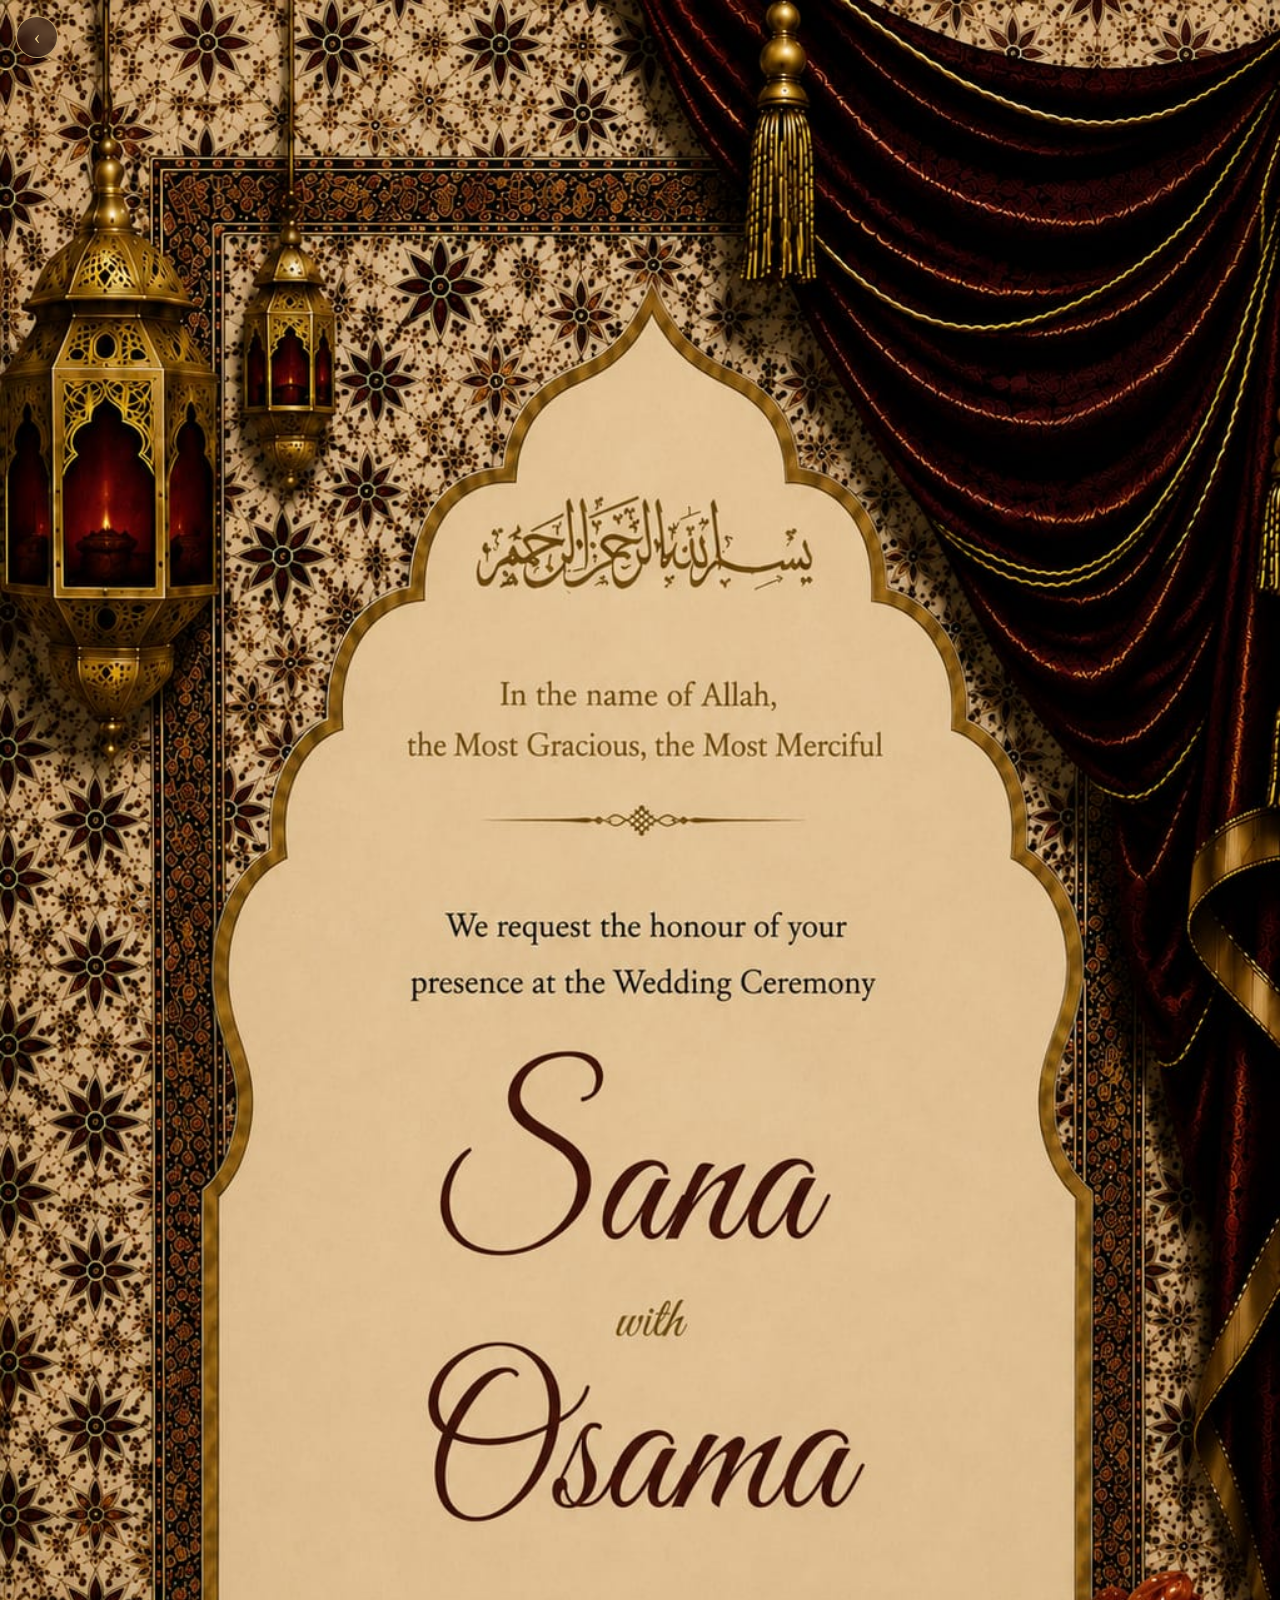
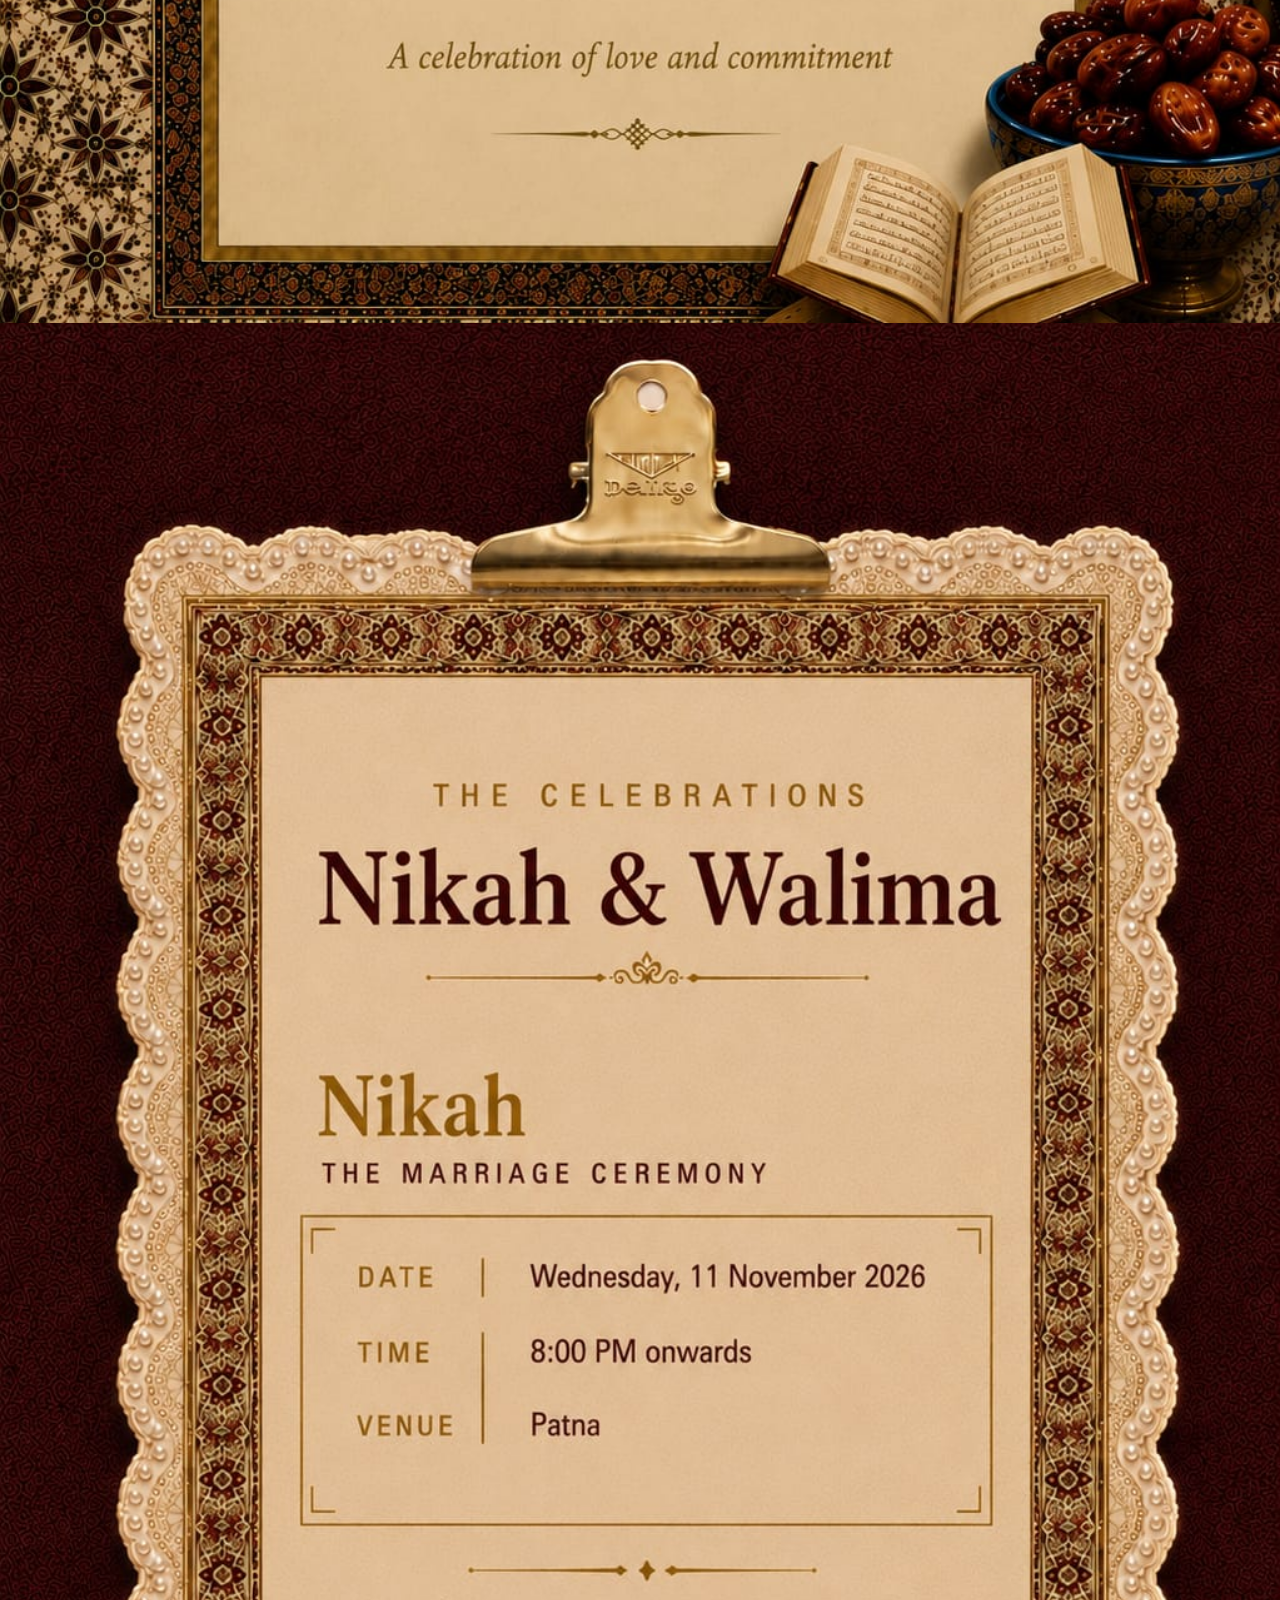
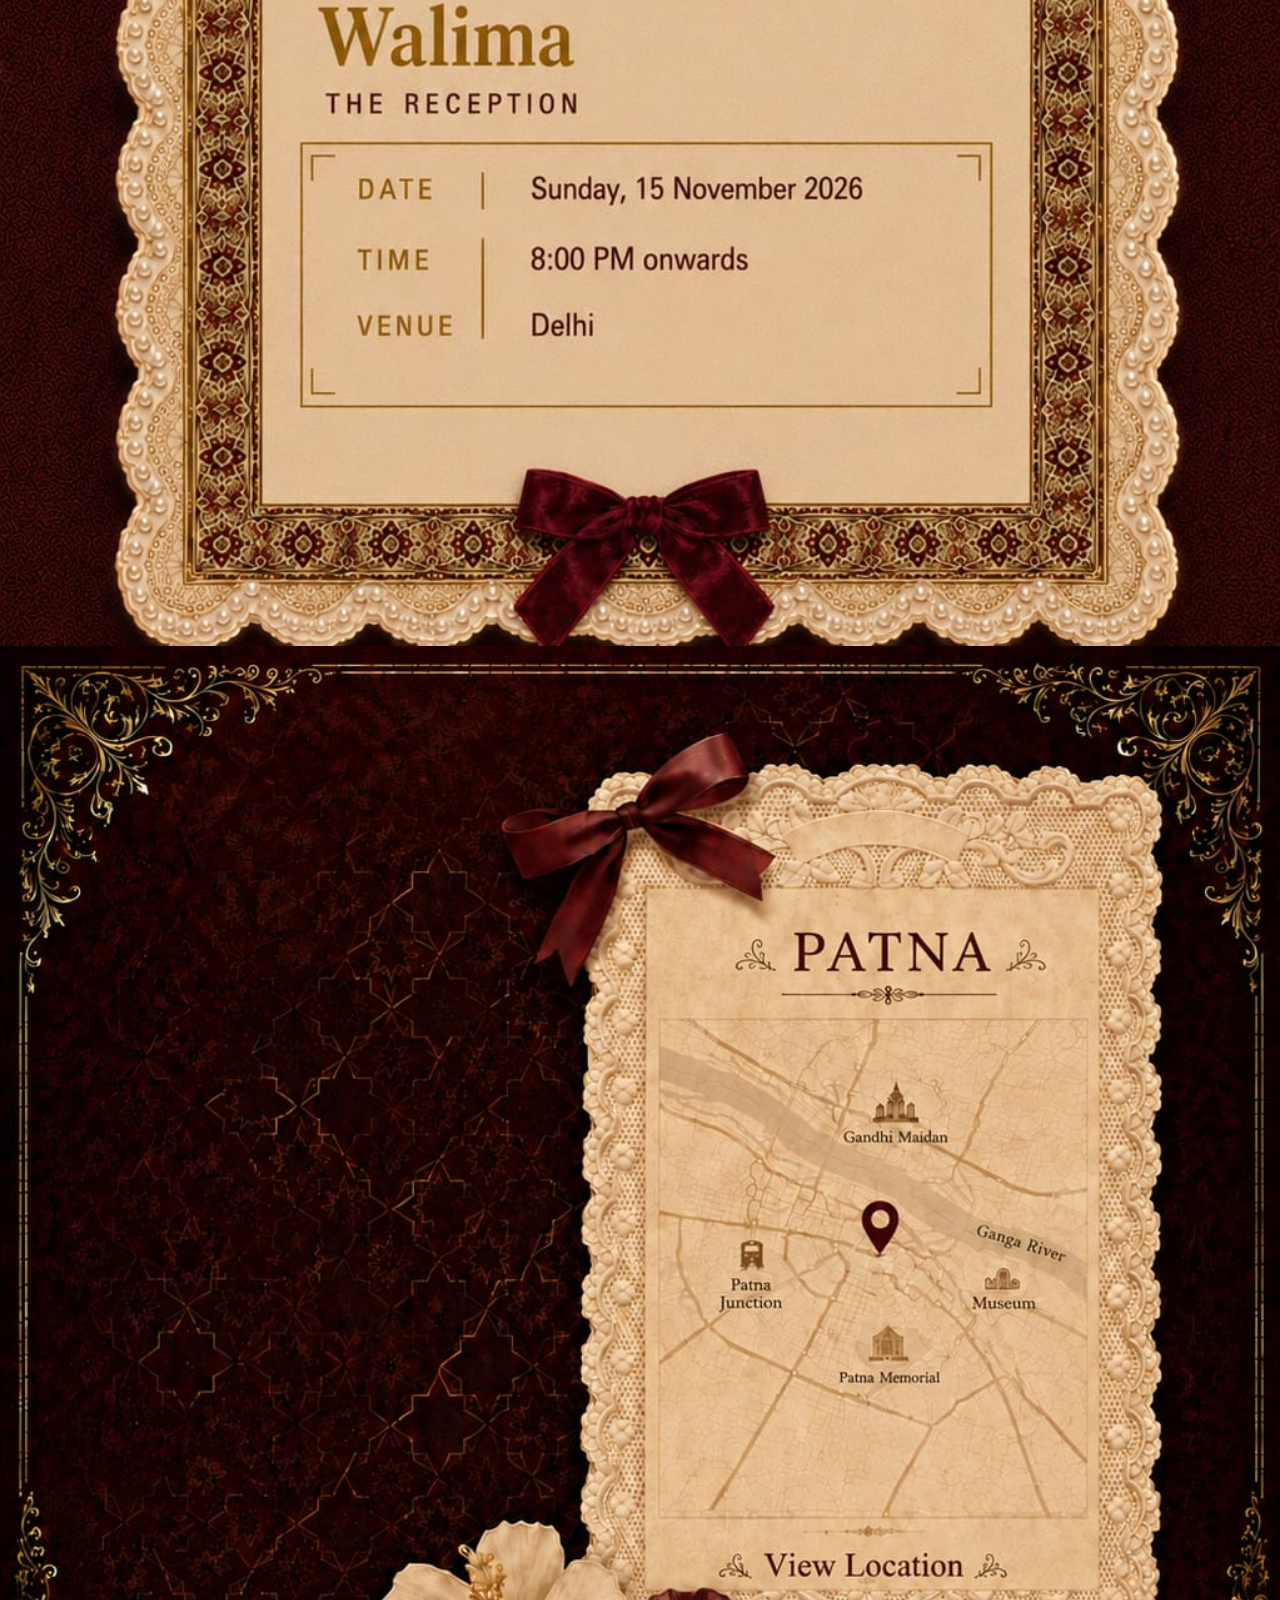
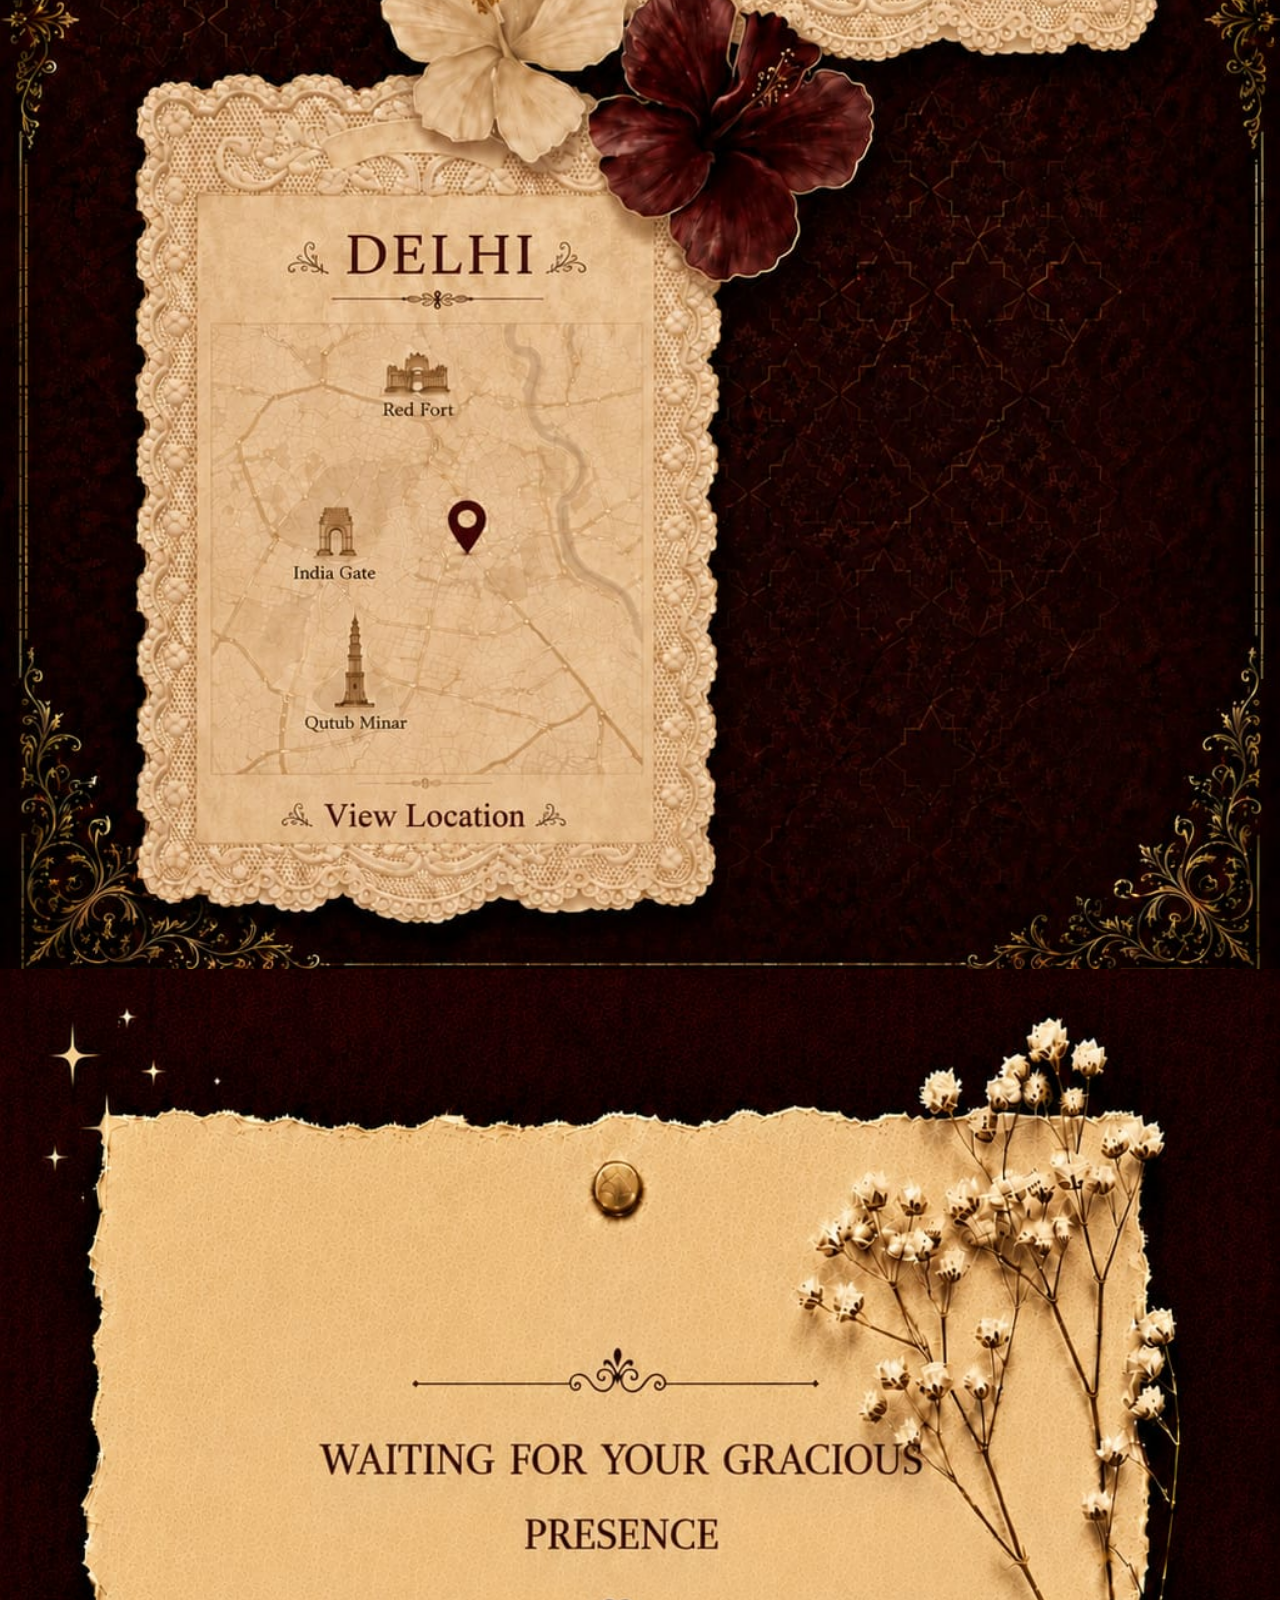
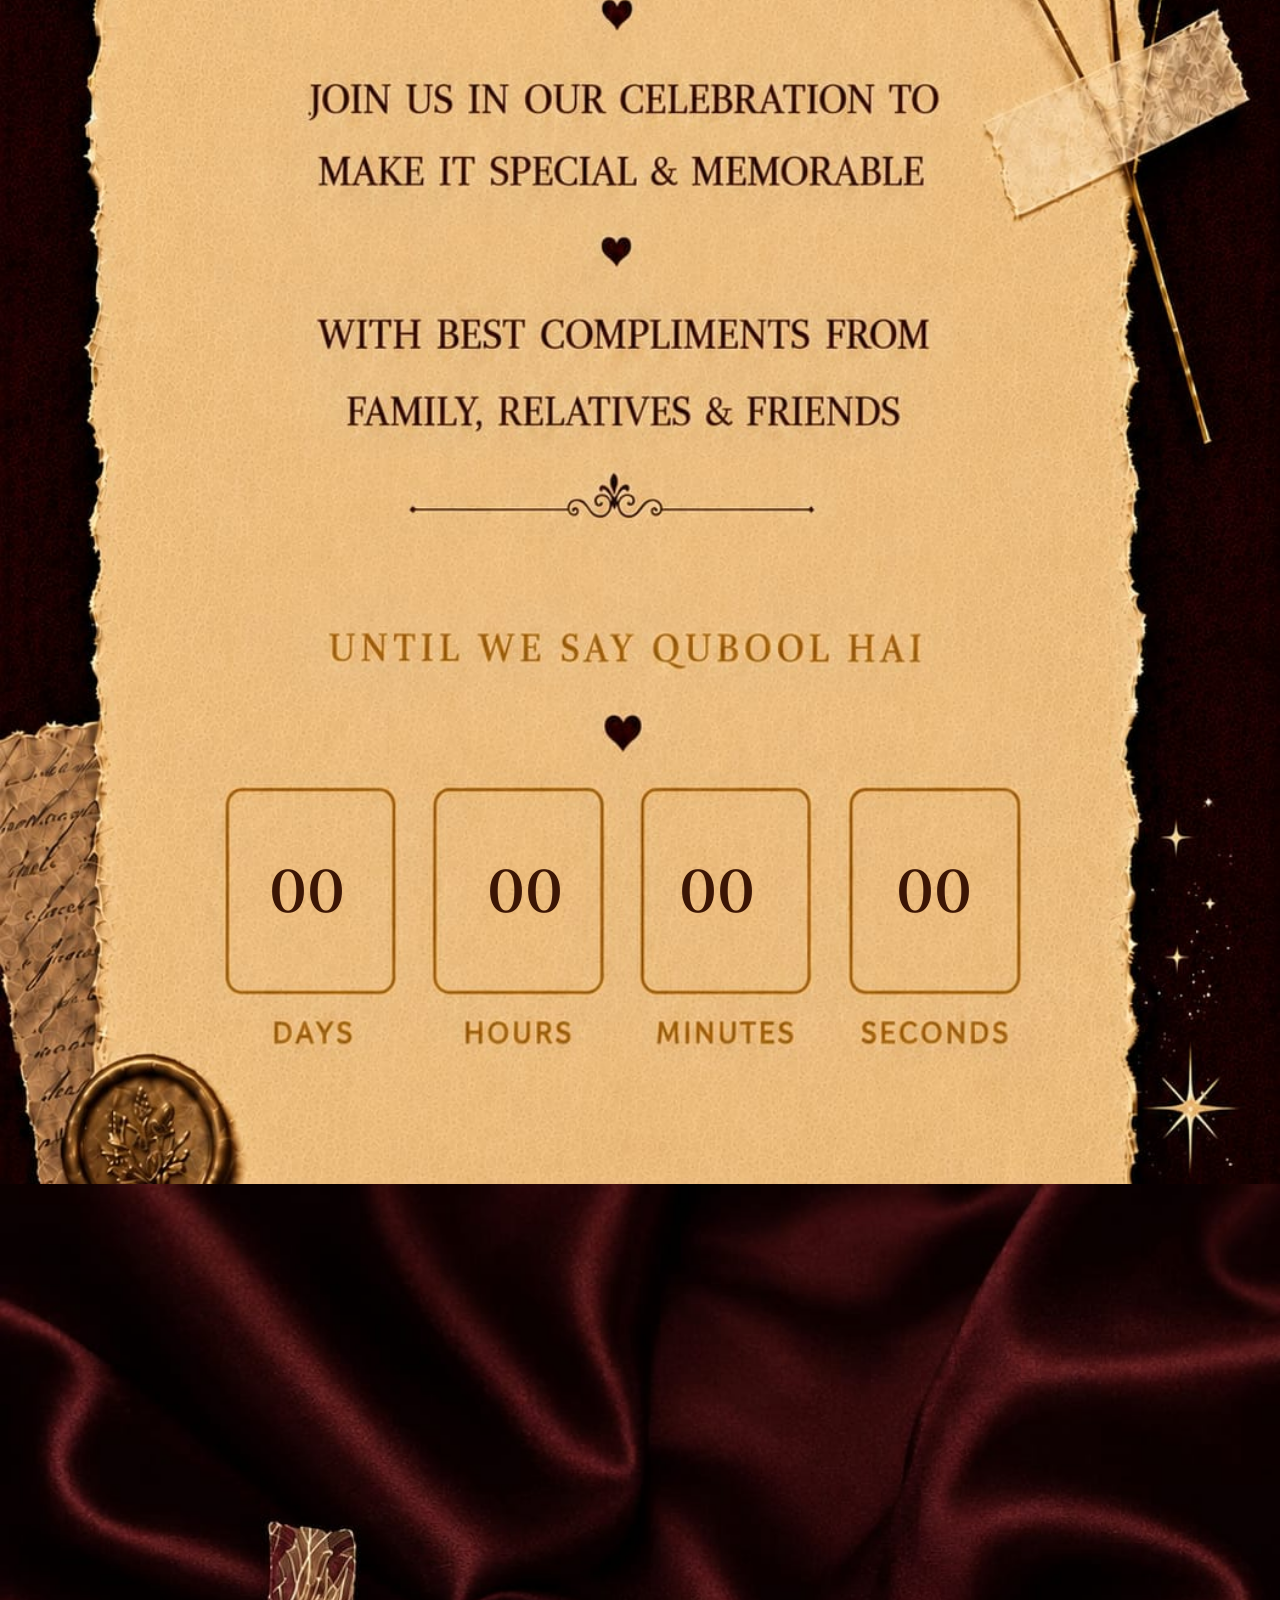
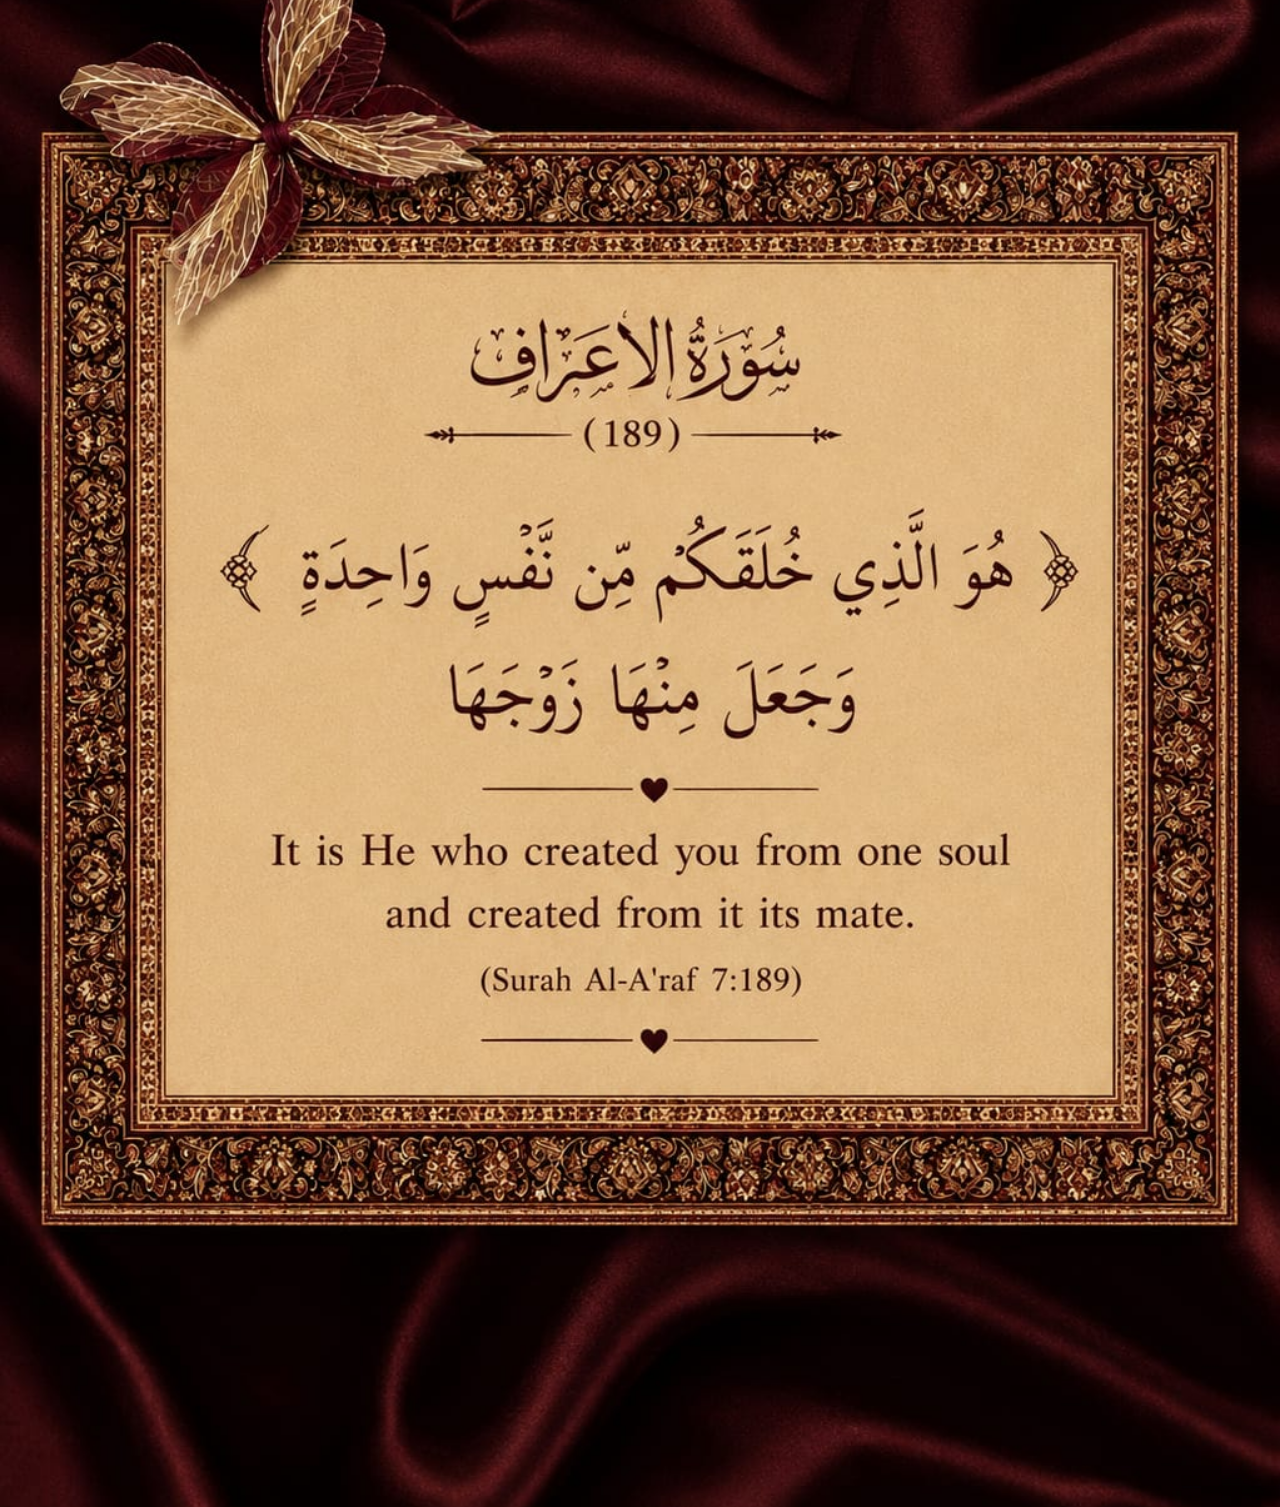
==== invitation.html @ fff61fd2 "updated" ====
<!DOCTYPE html>
<html lang="en">
<head>
<meta charset="UTF-8">
<meta name="viewport" content="width=device-width, initial-scale=1.0, viewport-fit=cover">
<title>Osama & Sana | The Celebrations</title>
<link href="https://fonts.googleapis.com/css2?family=Cinzel:wght@400;600&display=swap" rel="stylesheet">
<style>
  *{box-sizing:border-box; margin:0; padding:0;}
  html,body{ width:100%; background:#1c0306; }
  body{ -webkit-tap-highlight-color:transparent; }

  .shot{
    position:relative;
    width:100%;
    line-height:0;
    font-size:0;
  }
  .shot img{
    width:100%;
    height:auto;
    display:block;
    user-select:none;
    -webkit-user-drag:none;
  }

  .hot{
    position:absolute;
    background:transparent;
    border:none;
    cursor:pointer;
    -webkit-tap-highlight-color:transparent;
    display:block;
  }
  .hot:focus-visible{
    outline:2px solid rgba(227,201,138,.9);
    outline-offset:3px;
    border-radius:14px;
  }
  .hot:active{ background:rgba(227,201,138,.12); }

  /* ── map tap zones ── */
  #linkPatna{
    left:51.60%;
    width:33.60%;
    top:19.40%;
    height:26.00%;
    border-radius:18px;
  }
  #linkDelhi{
    left:16.50%;
    width:33.57%;
    top:66.50%;
    height:23.50%;
    border-radius:18px;
  }

  /* ── BOTH blink together, bright maroon ── */
  @keyframes mapPulse {
    0%, 100% {
      box-shadow: 0 0 0px 0px rgba(180,0,30,0),
                  inset 0 0 0px 0px rgba(180,0,30,0);
      border-color: rgba(180,0,30,0);
      background: rgba(180,0,30,0);
    }
    50% {
      box-shadow: 0 0 8px 2px rgba(180,0,30,0.35),
                  inset 0 0 10px 3px rgba(180,0,30,0.22);
      border-color: rgba(180,0,30,0.5);
      background: rgba(180,0,30,0.04);
    }
  }

  #linkPatna,
  #linkDelhi {
    border: 3px solid rgba(180,0,30,0);
    border-radius: 18px;
    animation: mapPulse 2s ease-in-out infinite;
    /* NO delay on either — both pulse together */
  }

  @media (prefers-reduced-motion: reduce){
    #linkPatna, #linkDelhi { animation: none; }
  }

  /* ── back home button ── */
  #backHome{
    position:fixed;
    top:16px;
    left:16px;
    width:42px;
    height:42px;
    border-radius:50%;
    border:1px solid rgba(227,201,138,.75);
    background:rgba(20,4,6,.55);
    backdrop-filter:blur(6px);
    color:#e3c98a;
    font-size:20px;
    display:flex;
    align-items:center;
    justify-content:center;
    cursor:pointer;
    z-index:50;
    text-decoration:none;
  }
  #backHome:focus-visible{ outline:2px solid #e3c98a; outline-offset:3px; }

  /* ── back to top button ── */
  #backTop{
    position:fixed;
    right:16px;
    bottom:18px;
    width:42px;
    height:42px;
    border-radius:50%;
    border:1px solid rgba(227,201,138,.75);
    background:rgba(20,4,6,.55);
    backdrop-filter:blur(6px);
    color:#e3c98a;
    font-size:20px;
    display:flex;
    align-items:center;
    justify-content:center;
    cursor:pointer;
    z-index:50;
    opacity:0;
    pointer-events:none;
    transition:opacity .35s ease;
  }
  #backTop.show{ opacity:1; pointer-events:auto; }
  #backTop:focus-visible{ outline:2px solid #e3c98a; outline-offset:3px; }

  /* ── each countdown number pinned to its own box ── */
  .cd-num {
    position: absolute;
    font-family: 'Cinzel', serif;
    font-weight: 600;
    font-size: clamp(18px, 7vw, 60px);
    color: #3b1505;
    line-height: 1;
    transition: opacity .15s ease;
    transform: translate(-50%, -50%);
    pointer-events: none;
  }
  .cd-num.flip { opacity: 0.2; }

  #cd-days  { top: 84%; left: 24%; }
  #cd-hours { top: 84%; left: 41%; }
  #cd-mins  { top: 84%; left: 56%; }
  #cd-secs  { top: 84%; left: 73%; }
</style>
</head>
<body>

  <a id="backHome" href="index.html" aria-label="Back to start">‹</a>

  <!-- Slide 1: Intro -->
  <div class="shot" id="intro">
    <img src="assets/intro.jpg" alt="Osama and Sana — Nikah 11th November 2026, Walima 15th November 2026">
  </div>

  <!-- Slide 2: Celebrations -->
  <div class="shot" id="celebrations">
    <img src="assets/celebrations.jpg" alt="Nikah and Walima ceremony details, dates, times and venue">
  </div>

  <!-- Slide 3: City Maps — blinking glow on both cards -->
  <div class="shot" id="cityMaps">
    <img src="assets/citymaps.jpg" alt="Illustrated maps of Patna and Delhi">
    <a class="hot" id="linkPatna" href="#" target="_blank" rel="noopener" aria-label="Open Patna location in Google Maps"></a>
    <a class="hot" id="linkDelhi" href="#" target="_blank" rel="noopener" aria-label="Open Delhi location in Google Maps"></a>
  </div>

  <!-- Slide 4: Countdown — numbers inside 4 golden boxes -->
  <div class="shot" id="closing">
    <img src="assets/countdown.jpg" alt="Waiting for your gracious presence — Until we say Qubool Hai">
    <span class="cd-num" id="cd-days">--</span>
    <span class="cd-num" id="cd-hours">--</span>
    <span class="cd-num" id="cd-mins">--</span>
    <span class="cd-num" id="cd-secs">--</span>
  </div>

  <!-- Slide 5: Quranic verse -->
  <div class="shot" id="lastSlide">
    <img src="assets/last.jpg" alt="Surah Al-A'raf 7:189 — It is He who created you from one soul and created from it its mate">
  </div>

  <button id="backTop" type="button" aria-label="Back to top">↑</button>

<script>
  (function(){

    /* ── maps ── */
    var address = "Haroon Nagar Community Hall Sector 2, Haroon Colony Sector -Il, Phulwari Sharif, Patna, Bihar 800002";
    var mapsUrl = "https://www.google.com/maps/search/?api=1&query=" + encodeURIComponent(address);

    var linkMaps = document.getElementById('linkMaps');
    if(linkMaps) linkMaps.href = mapsUrl;

    var linkQR = document.getElementById('linkQR');
    if(linkQR) linkQR.href = mapsUrl;

    var linkDelhi = document.getElementById('linkDelhi');
    if(linkDelhi) linkDelhi.href = "https://maps.app.goo.gl/q4iDBPgT9Ah7VEGJ7?g_st=ac";

    var linkPatna = document.getElementById('linkPatna');
    if(linkPatna) linkPatna.href = "https://maps.app.goo.gl/ALRqB4v89ENVpJAg7?g_st=ac";

    /* ── back to top ── */
    var backTop = document.getElementById('backTop');
    if(backTop){
      window.addEventListener('scroll', function(){
        backTop.classList.toggle('show', window.scrollY > 400);
      },{passive:true});
      backTop.addEventListener('click', function(){
        window.scrollTo({top:0, behavior:'smooth'});
      });
    }

    /* ── countdown: Nikah 11 November 2026 ── */
    var TARGET   = new Date('2026-11-11T00:00:00');
    var elDays   = document.getElementById('cd-days');
    var elHours  = document.getElementById('cd-hours');
    var elMins   = document.getElementById('cd-mins');
    var elSecs   = document.getElementById('cd-secs');
    var prevSecs = -1;

    function pad(n){ return String(n).padStart(2,'0'); }

    function flash(el){
      el.classList.add('flip');
      setTimeout(function(){ el.classList.remove('flip'); }, 150);
    }

    function tick(){
      var diff = TARGET - new Date();

      if(diff <= 0){
        elDays.textContent = elHours.textContent = elMins.textContent = elSecs.textContent = '00';
        return;
      }

      var d = Math.floor(diff / 86400000);
      var h = Math.floor((diff % 86400000) / 3600000);
      var m = Math.floor((diff % 3600000)  / 60000);
      var s = Math.floor((diff % 60000)    / 1000);

      if(s !== prevSecs){
        flash(elSecs);
        if(s === 59)             flash(elMins);
        if(s === 59 && m === 59) flash(elHours);
        if(s === 59 && m === 59 && h === 23) flash(elDays);
        prevSecs = s;
      }

      elDays.textContent  = pad(d);
      elHours.textContent = pad(h);
      elMins.textContent  = pad(m);
      elSecs.textContent  = pad(s);

      requestAnimationFrame(tick);
    }

    tick();

  })();
</script>

</body>
</html>
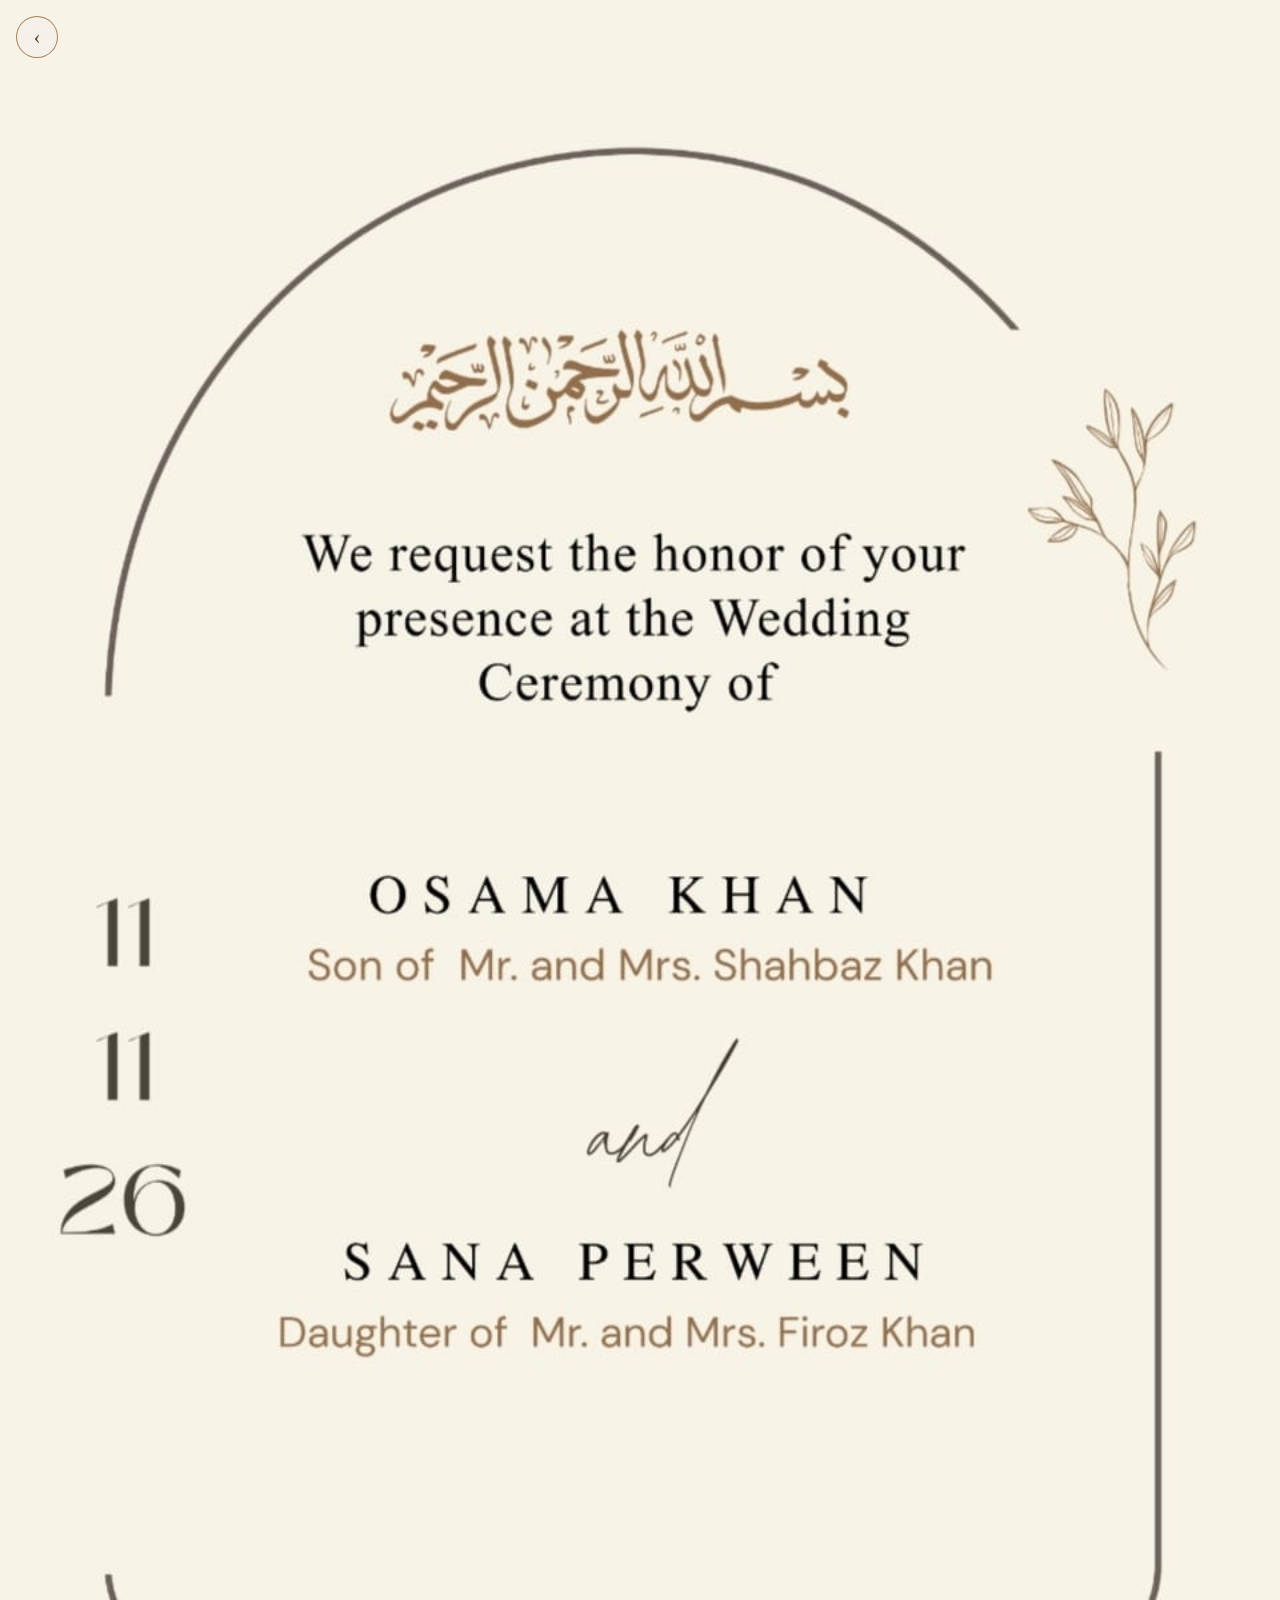
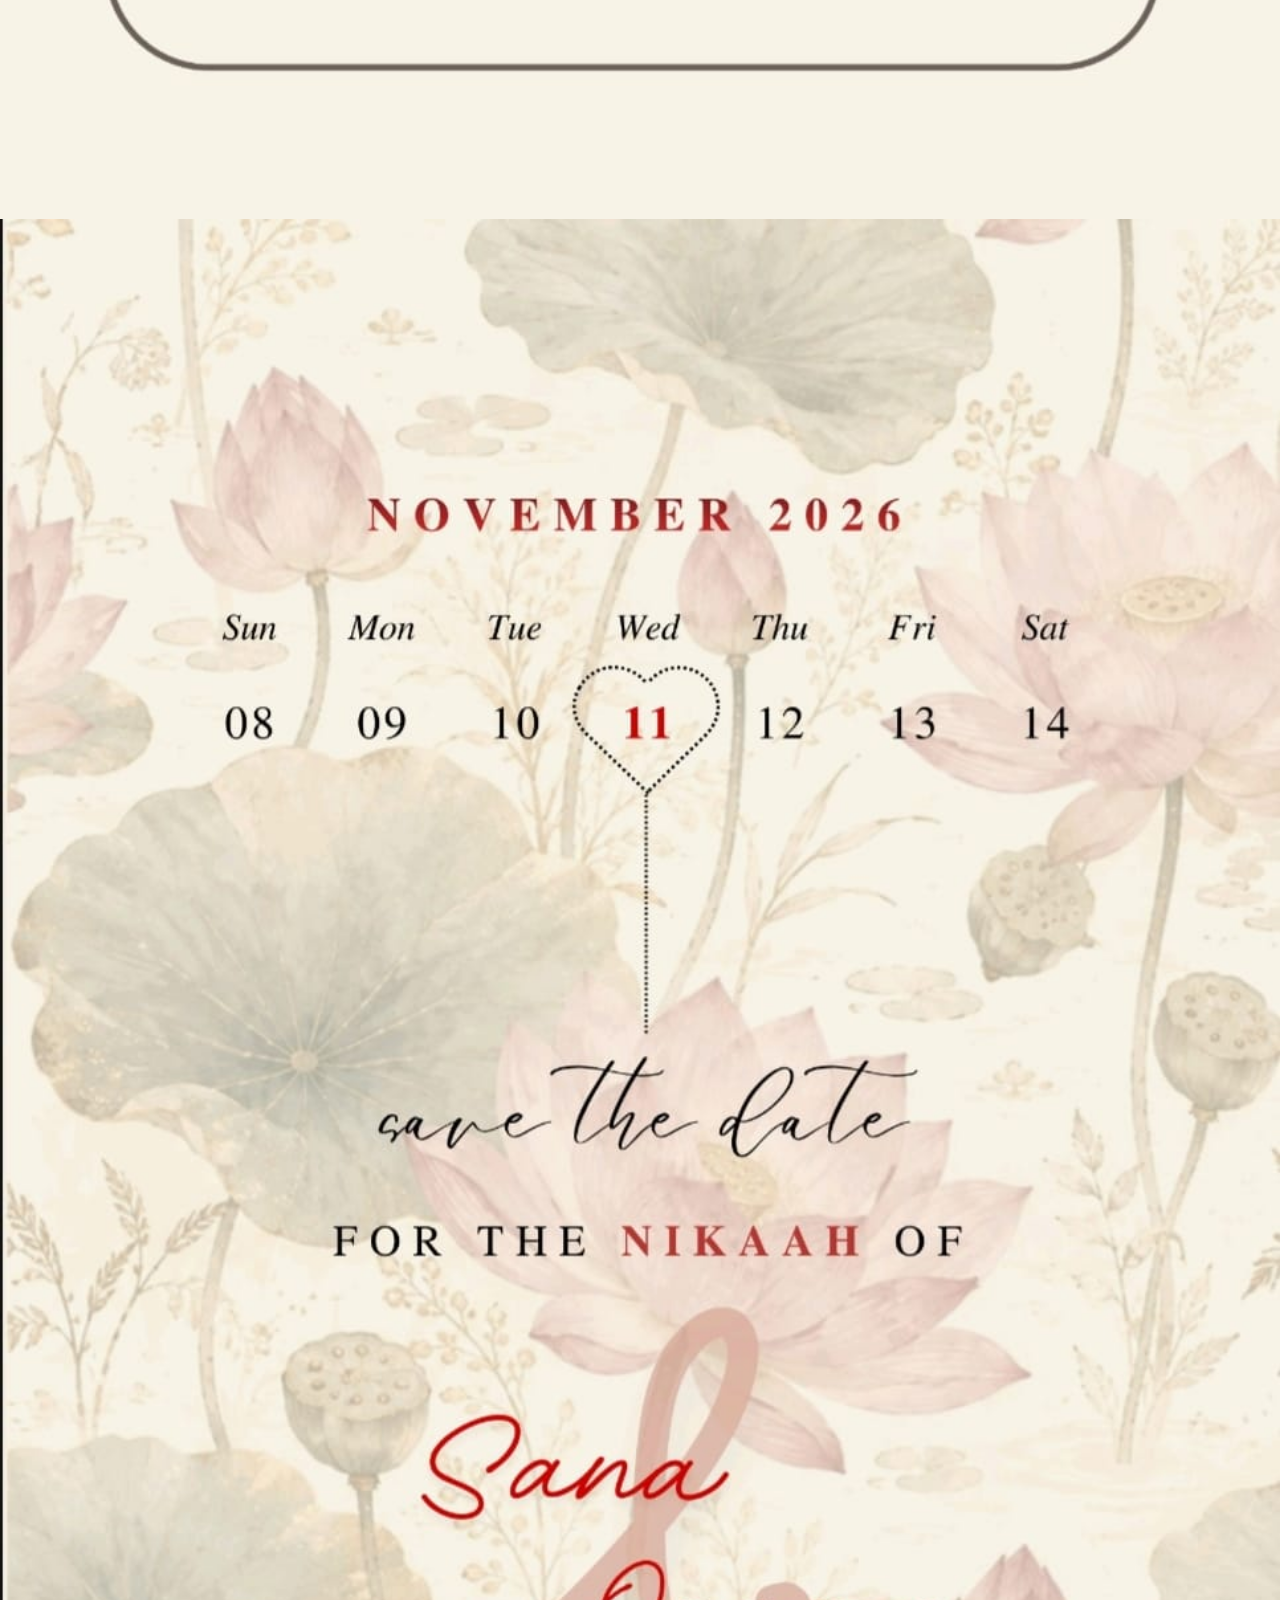
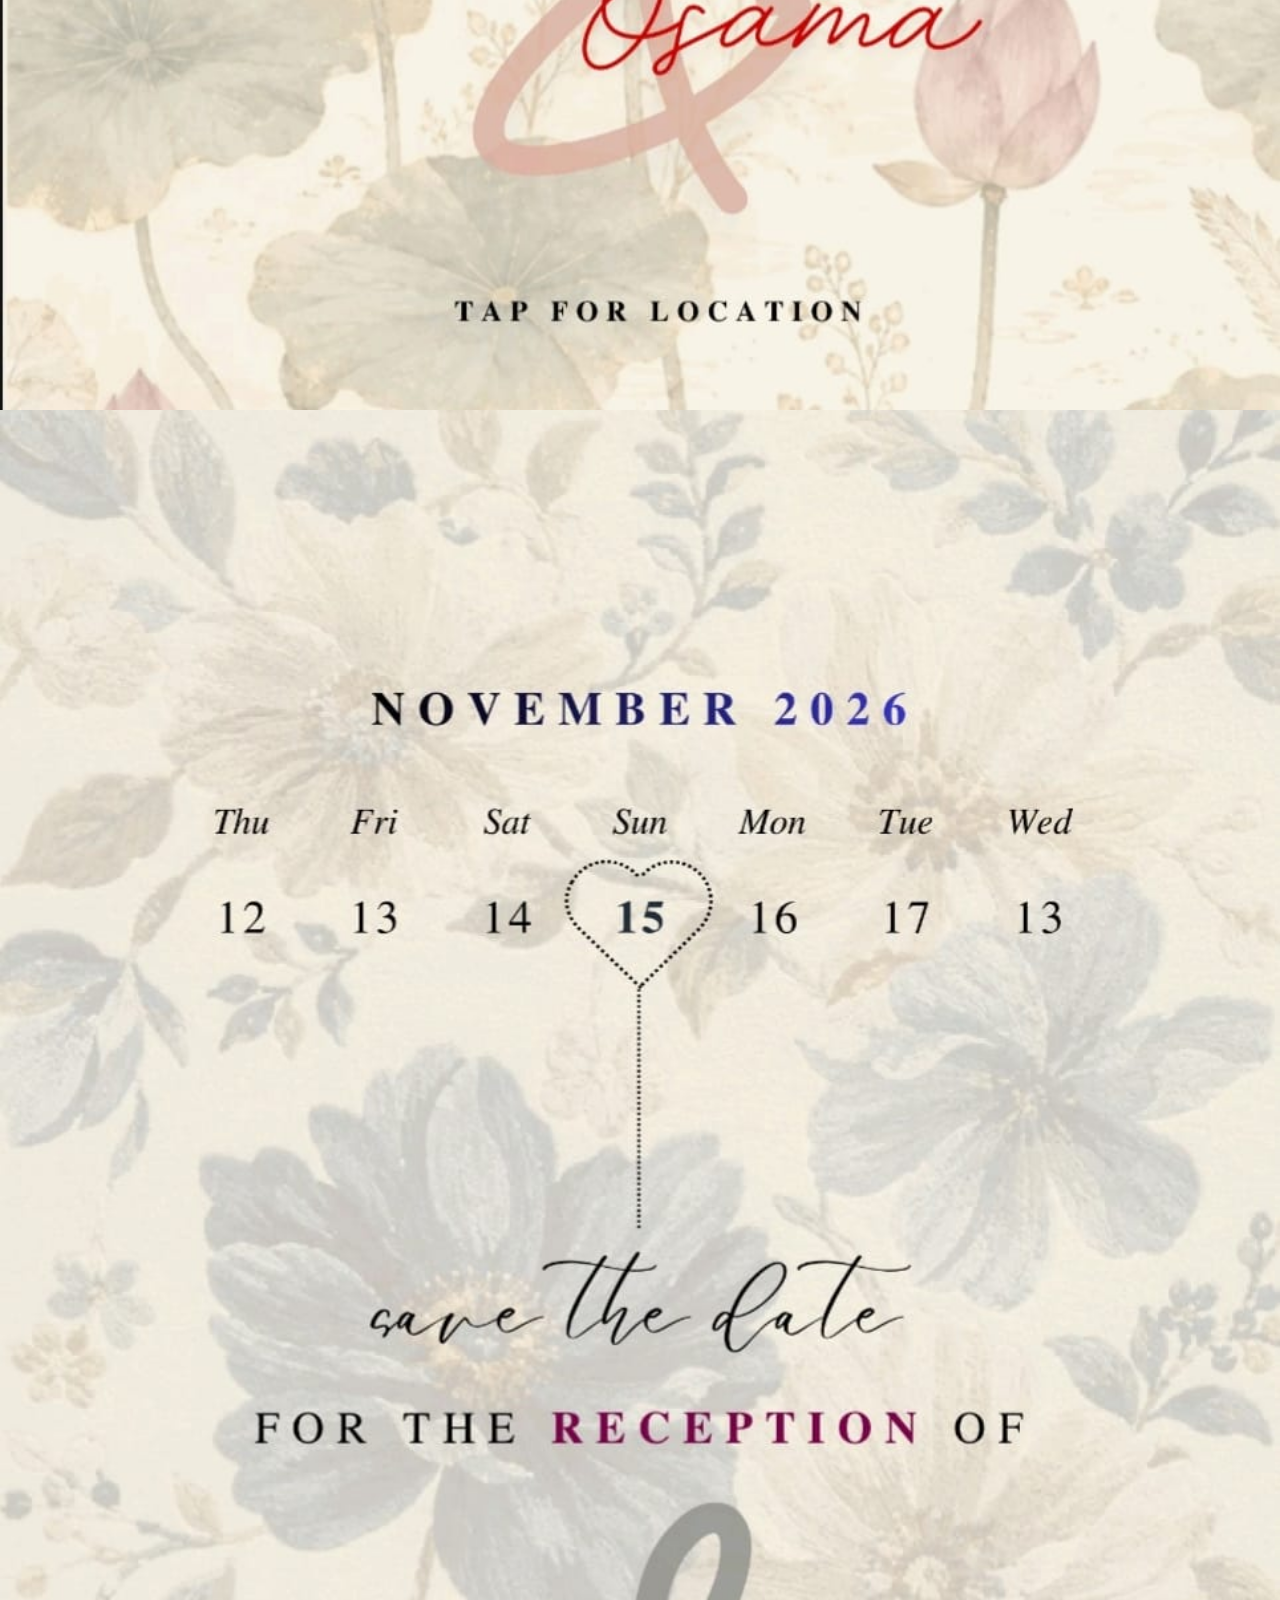
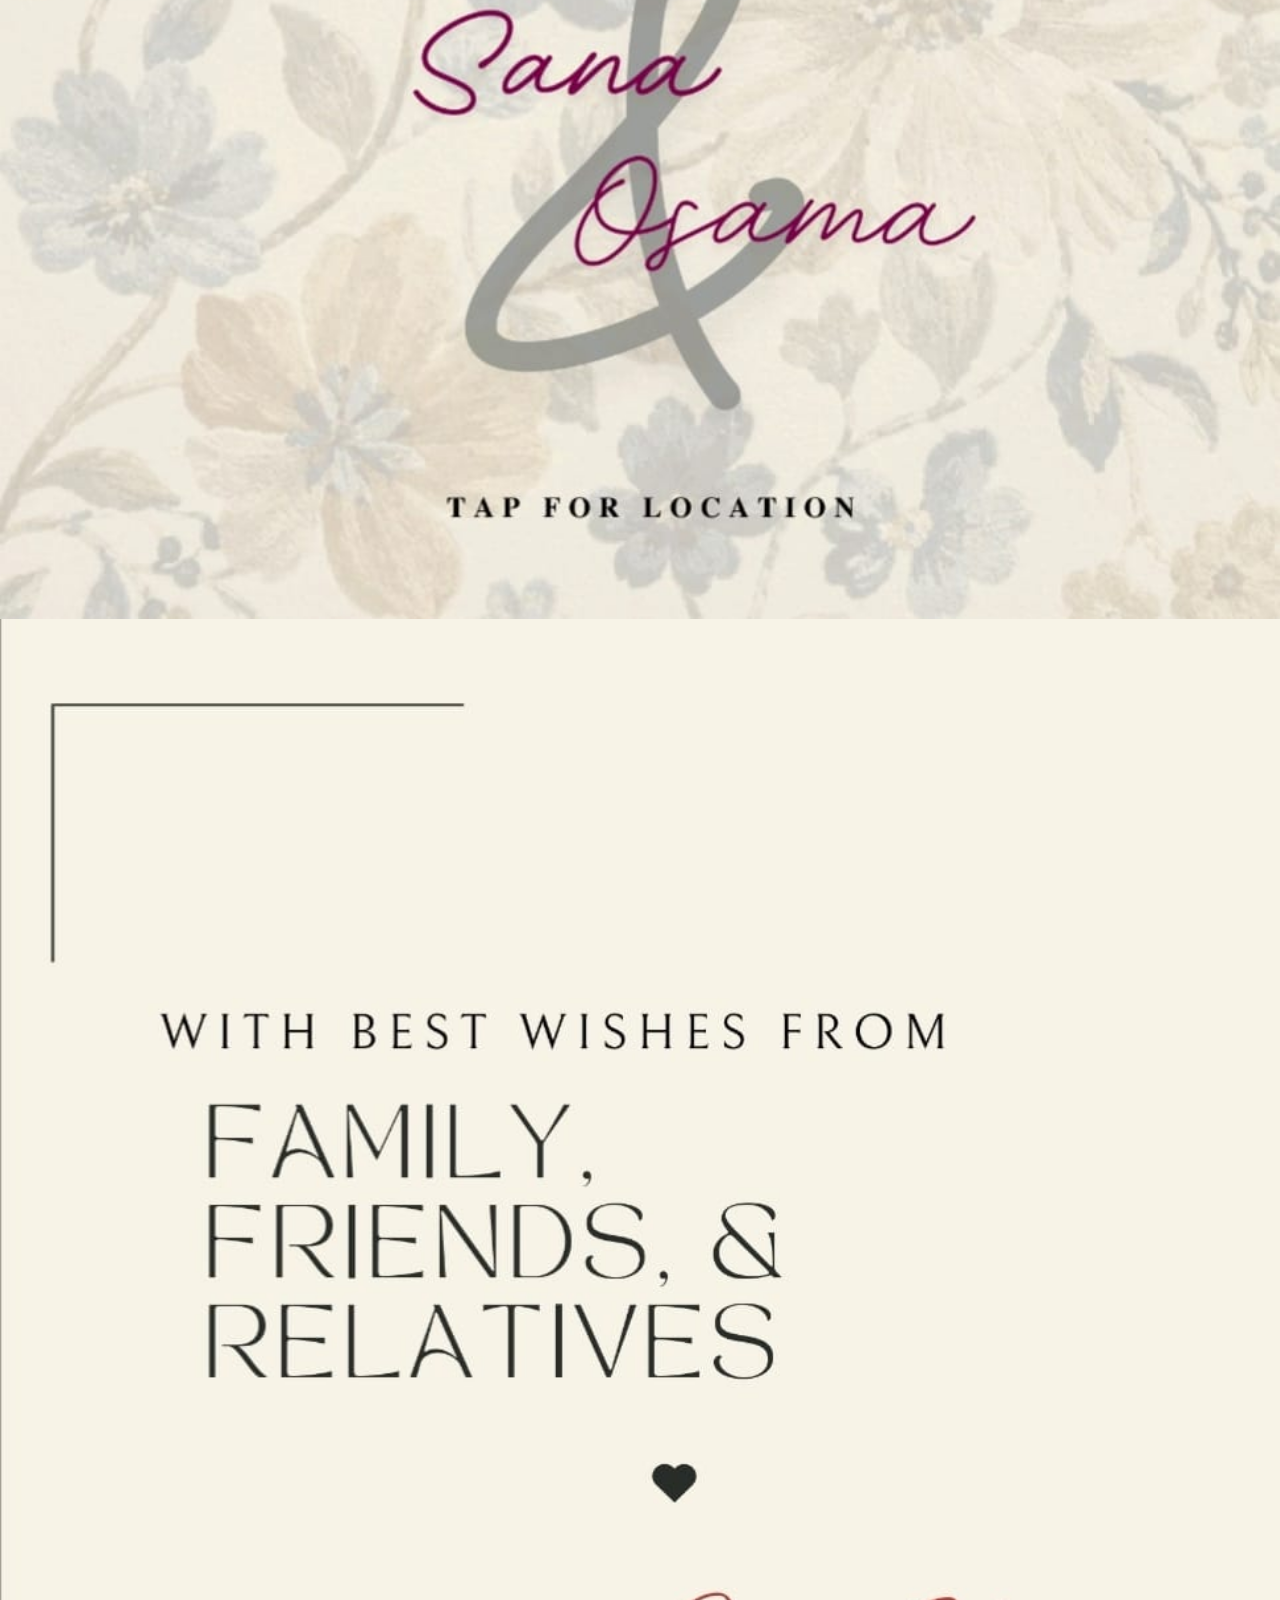
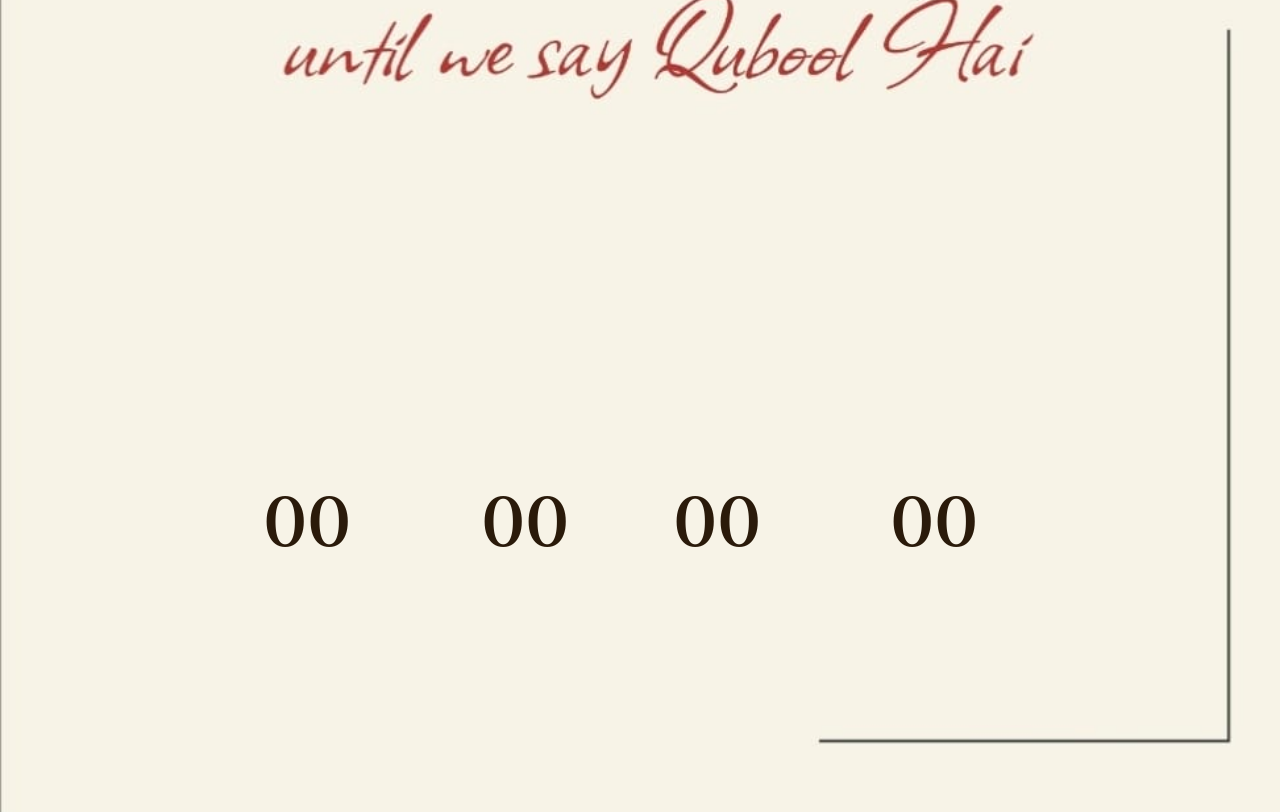
==== commit 40e0d0d5: "update" ====
--- a/invitation.html
+++ b/invitation.html
@@ -4,10 +4,10 @@
 <meta charset="UTF-8">
 <meta name="viewport" content="width=device-width, initial-scale=1.0, viewport-fit=cover">
 <title>Osama & Sana | The Celebrations</title>
-<link href="https://fonts.googleapis.com/css2?family=Cinzel:wght@400;600&display=swap" rel="stylesheet">
+<link href="https://fonts.googleapis.com/css2?family=Cinzel:wght@400;600&family=Dancing+Script:wght@600&display=swap" rel="stylesheet">
 <style>
   *{box-sizing:border-box; margin:0; padding:0;}
-  html,body{ width:100%; background:#1c0306; }
+  html,body{ width:100%; background:#f5f0eb; }
   body{ -webkit-tap-highlight-color:transparent; }
 
   .shot{
@@ -22,65 +22,6 @@
     display:block;
     user-select:none;
     -webkit-user-drag:none;
-  }
-
-  .hot{
-    position:absolute;
-    background:transparent;
-    border:none;
-    cursor:pointer;
-    -webkit-tap-highlight-color:transparent;
-    display:block;
-  }
-  .hot:focus-visible{
-    outline:2px solid rgba(227,201,138,.9);
-    outline-offset:3px;
-    border-radius:14px;
-  }
-  .hot:active{ background:rgba(227,201,138,.12); }
-
-  /* ── map tap zones ── */
-  #linkPatna{
-    left:51.60%;
-    width:33.60%;
-    top:19.40%;
-    height:26.00%;
-    border-radius:18px;
-  }
-  #linkDelhi{
-    left:16.50%;
-    width:33.57%;
-    top:66.50%;
-    height:23.50%;
-    border-radius:18px;
-  }
-
-  /* ── BOTH blink together, bright maroon ── */
-  @keyframes mapPulse {
-    0%, 100% {
-      box-shadow: 0 0 0px 0px rgba(180,0,30,0),
-                  inset 0 0 0px 0px rgba(180,0,30,0);
-      border-color: rgba(180,0,30,0);
-      background: rgba(180,0,30,0);
-    }
-    50% {
-      box-shadow: 0 0 8px 2px rgba(180,0,30,0.35),
-                  inset 0 0 10px 3px rgba(180,0,30,0.22);
-      border-color: rgba(180,0,30,0.5);
-      background: rgba(180,0,30,0.04);
-    }
-  }
-
-  #linkPatna,
-  #linkDelhi {
-    border: 3px solid rgba(180,0,30,0);
-    border-radius: 18px;
-    animation: mapPulse 2s ease-in-out infinite;
-    /* NO delay on either — both pulse together */
-  }
-
-  @media (prefers-reduced-motion: reduce){
-    #linkPatna, #linkDelhi { animation: none; }
   }
 
   /* ── back home button ── */
@@ -91,10 +32,10 @@
     width:42px;
     height:42px;
     border-radius:50%;
-    border:1px solid rgba(227,201,138,.75);
-    background:rgba(20,4,6,.55);
+    border:1px solid rgba(139,90,43,.75);
+    background:rgba(245,240,235,.75);
     backdrop-filter:blur(6px);
-    color:#e3c98a;
+    color:#5c3d1e;
     font-size:20px;
     display:flex;
     align-items:center;
@@ -103,7 +44,7 @@
     z-index:50;
     text-decoration:none;
   }
-  #backHome:focus-visible{ outline:2px solid #e3c98a; outline-offset:3px; }
+  #backHome:focus-visible{ outline:2px solid #8b5a2b; outline-offset:3px; }
 
   /* ── back to top button ── */
   #backTop{
@@ -113,10 +54,10 @@
     width:42px;
     height:42px;
     border-radius:50%;
-    border:1px solid rgba(227,201,138,.75);
-    background:rgba(20,4,6,.55);
+    border:1px solid rgba(139,90,43,.75);
+    background:rgba(245,240,235,.75);
     backdrop-filter:blur(6px);
-    color:#e3c98a;
+    color:#5c3d1e;
     font-size:20px;
     display:flex;
     align-items:center;
@@ -128,15 +69,98 @@
     transition:opacity .35s ease;
   }
   #backTop.show{ opacity:1; pointer-events:auto; }
-  #backTop:focus-visible{ outline:2px solid #e3c98a; outline-offset:3px; }
-
-  /* ── each countdown number pinned to its own box ── */
+
+  /* ══════════════════════════════════
+     TAP FOR LOCATION — Nikah (Patna)
+     Positioned over "TAP FOR LOCATION"
+     text at bottom of nikah.jpg
+  ══════════════════════════════════ */
+  #linkNikah {
+    position: absolute;
+    left: 25%;
+    width: 50%;
+    bottom: 3%;
+    height: 6%;
+    border-radius: 8px;
+    background: transparent;
+    border: none;
+    cursor: pointer;
+    display: block;
+    text-decoration: none;
+    -webkit-tap-highlight-color: transparent;
+  }
+
+  /* ══════════════════════════════════
+     TAP FOR LOCATION — Walima (Delhi)
+     Positioned over "TAP FOR LOCATION"
+     text at bottom of walima.jpg
+  ══════════════════════════════════ */
+  #linkWalima {
+    position: absolute;
+    left: 25%;
+    width: 50%;
+    bottom: 3%;
+    height: 6%;
+    border-radius: 8px;
+    background: transparent;
+    border: none;
+    cursor: pointer;
+    display: block;
+    text-decoration: none;
+    -webkit-tap-highlight-color: transparent;
+  }
+
+  /* ── Nikah page: red/crimson blink to match its red accents ── */
+  @keyframes nikahPulse {
+    0%, 100% {
+      box-shadow: 0 0 0px 0px rgba(180,20,20,0),
+                  inset 0 0 0px 0px rgba(180,20,20,0);
+      border-color: rgba(180,20,20,0);
+    }
+    50% {
+      box-shadow: 0 0 10px 3px rgba(180,20,20,0.4),
+                  inset 0 0 8px 2px rgba(180,20,20,0.2);
+      border-color: rgba(180,20,20,0.55);
+    }
+  }
+
+  /* ── Walima page: navy/blue blink to match its blue accents ── */
+  @keyframes walimaPulse {
+    0%, 100% {
+      box-shadow: 0 0 0px 0px rgba(60,60,140,0),
+                  inset 0 0 0px 0px rgba(60,60,140,0);
+      border-color: rgba(60,60,140,0);
+    }
+    50% {
+      box-shadow: 0 0 10px 3px rgba(60,60,140,0.4),
+                  inset 0 0 8px 2px rgba(60,60,140,0.2);
+      border-color: rgba(60,60,140,0.55);
+    }
+  }
+
+  #linkNikah {
+    border: 2.5px solid rgba(180,20,20,0);
+    animation: nikahPulse 2s ease-in-out infinite;
+  }
+  #linkWalima {
+    border: 2.5px solid rgba(60,60,140,0);
+    animation: walimaPulse 2s ease-in-out infinite;
+  }
+
+  @media (prefers-reduced-motion: reduce){
+    #linkNikah, #linkWalima { animation: none; }
+  }
+
+  /* ══════════════════════════════════
+     COUNTDOWN on closing.jpg
+     "until we say Qubool Hai" slide
+  ══════════════════════════════════ */
   .cd-num {
     position: absolute;
     font-family: 'Cinzel', serif;
     font-weight: 600;
-    font-size: clamp(18px, 7vw, 60px);
-    color: #3b1505;
+    font-size: clamp(16px, 9vw, 70px);
+    color: #2a1a0a;
     line-height: 1;
     transition: opacity .15s ease;
     transform: translate(-50%, -50%);
@@ -144,67 +168,50 @@
   }
   .cd-num.flip { opacity: 0.2; }
 
+  /* adjust top/left after checking your closing.jpg boxes */
   #cd-days  { top: 84%; left: 24%; }
   #cd-hours { top: 84%; left: 41%; }
   #cd-mins  { top: 84%; left: 56%; }
   #cd-secs  { top: 84%; left: 73%; }
+
 </style>
 </head>
 <body>
 
   <a id="backHome" href="index.html" aria-label="Back to start">‹</a>
 
-  <!-- Slide 1: Intro -->
+  <!-- Slide 1: Intro — Osama Khan & Sana Perween -->
   <div class="shot" id="intro">
-    <img src="assets/intro.jpg" alt="Osama and Sana — Nikah 11th November 2026, Walima 15th November 2026">
-  </div>
-
-  <!-- Slide 2: Celebrations -->
-  <div class="shot" id="celebrations">
-    <img src="assets/celebrations.jpg" alt="Nikah and Walima ceremony details, dates, times and venue">
-  </div>
-
-  <!-- Slide 3: City Maps — blinking glow on both cards -->
-  <div class="shot" id="cityMaps">
-    <img src="assets/citymaps.jpg" alt="Illustrated maps of Patna and Delhi">
-    <a class="hot" id="linkPatna" href="#" target="_blank" rel="noopener" aria-label="Open Patna location in Google Maps"></a>
-    <a class="hot" id="linkDelhi" href="#" target="_blank" rel="noopener" aria-label="Open Delhi location in Google Maps"></a>
-  </div>
-
-  <!-- Slide 4: Countdown — numbers inside 4 golden boxes -->
+    <img src="assets/intro.jpg" alt="We request the honor of your presence at the Wedding Ceremony of Osama Khan and Sana Perween">
+  </div>
+
+  <!-- Slide 2: Nikah — 11 Nov 2026 — TAP FOR LOCATION → Patna -->
+  <div class="shot" id="nikah">
+    <img src="assets/nikah.jpg" alt="Save the date — Nikah of Sana and Osama — 11th November 2026 — Tap for Location">
+    <a id="linkNikah" href="https://maps.app.goo.gl/ALRqB4v89ENVpJAg7?g_st=ac"
+       target="_blank" rel="noopener" aria-label="Open Nikah venue in Google Maps — Patna"></a>
+  </div>
+
+  <!-- Slide 3: Walima/Reception — 15 Nov 2026 — TAP FOR LOCATION → Delhi -->
+  <div class="shot" id="walima">
+    <img src="assets/walima.jpg" alt="Save the date — Reception of Sana and Osama — 15th November 2026 — Tap for Location">
+    <a id="linkWalima" href="https://maps.app.goo.gl/q4iDBPgT9Ah7VEGJ7?g_st=ac"
+       target="_blank" rel="noopener" aria-label="Open Walima venue in Google Maps — Delhi"></a>
+  </div>
+
+  <!-- Slide 4: Closing — Family Friends + countdown -->
   <div class="shot" id="closing">
-    <img src="assets/countdown.jpg" alt="Waiting for your gracious presence — Until we say Qubool Hai">
+    <img src="assets/closing.jpg" alt="With best wishes from Family, Friends and Relatives — until we say Qubool Hai">
     <span class="cd-num" id="cd-days">--</span>
     <span class="cd-num" id="cd-hours">--</span>
     <span class="cd-num" id="cd-mins">--</span>
     <span class="cd-num" id="cd-secs">--</span>
   </div>
 
-  <!-- Slide 5: Quranic verse -->
-  <div class="shot" id="lastSlide">
-    <img src="assets/last.jpg" alt="Surah Al-A'raf 7:189 — It is He who created you from one soul and created from it its mate">
-  </div>
-
   <button id="backTop" type="button" aria-label="Back to top">↑</button>
 
 <script>
   (function(){
-
-    /* ── maps ── */
-    var address = "Haroon Nagar Community Hall Sector 2, Haroon Colony Sector -Il, Phulwari Sharif, Patna, Bihar 800002";
-    var mapsUrl = "https://www.google.com/maps/search/?api=1&query=" + encodeURIComponent(address);
-
-    var linkMaps = document.getElementById('linkMaps');
-    if(linkMaps) linkMaps.href = mapsUrl;
-
-    var linkQR = document.getElementById('linkQR');
-    if(linkQR) linkQR.href = mapsUrl;
-
-    var linkDelhi = document.getElementById('linkDelhi');
-    if(linkDelhi) linkDelhi.href = "https://maps.app.goo.gl/q4iDBPgT9Ah7VEGJ7?g_st=ac";
-
-    var linkPatna = document.getElementById('linkPatna');
-    if(linkPatna) linkPatna.href = "https://maps.app.goo.gl/ALRqB4v89ENVpJAg7?g_st=ac";
 
     /* ── back to top ── */
     var backTop = document.getElementById('backTop');
@@ -218,7 +225,7 @@
     }
 
     /* ── countdown: Nikah 11 November 2026 ── */
-    var TARGET   = new Date('2026-11-11T00:00:00');
+    var TARGET   = new Date('2026-11-11T19:00:00');
     var elDays   = document.getElementById('cd-days');
     var elHours  = document.getElementById('cd-hours');
     var elMins   = document.getElementById('cd-mins');
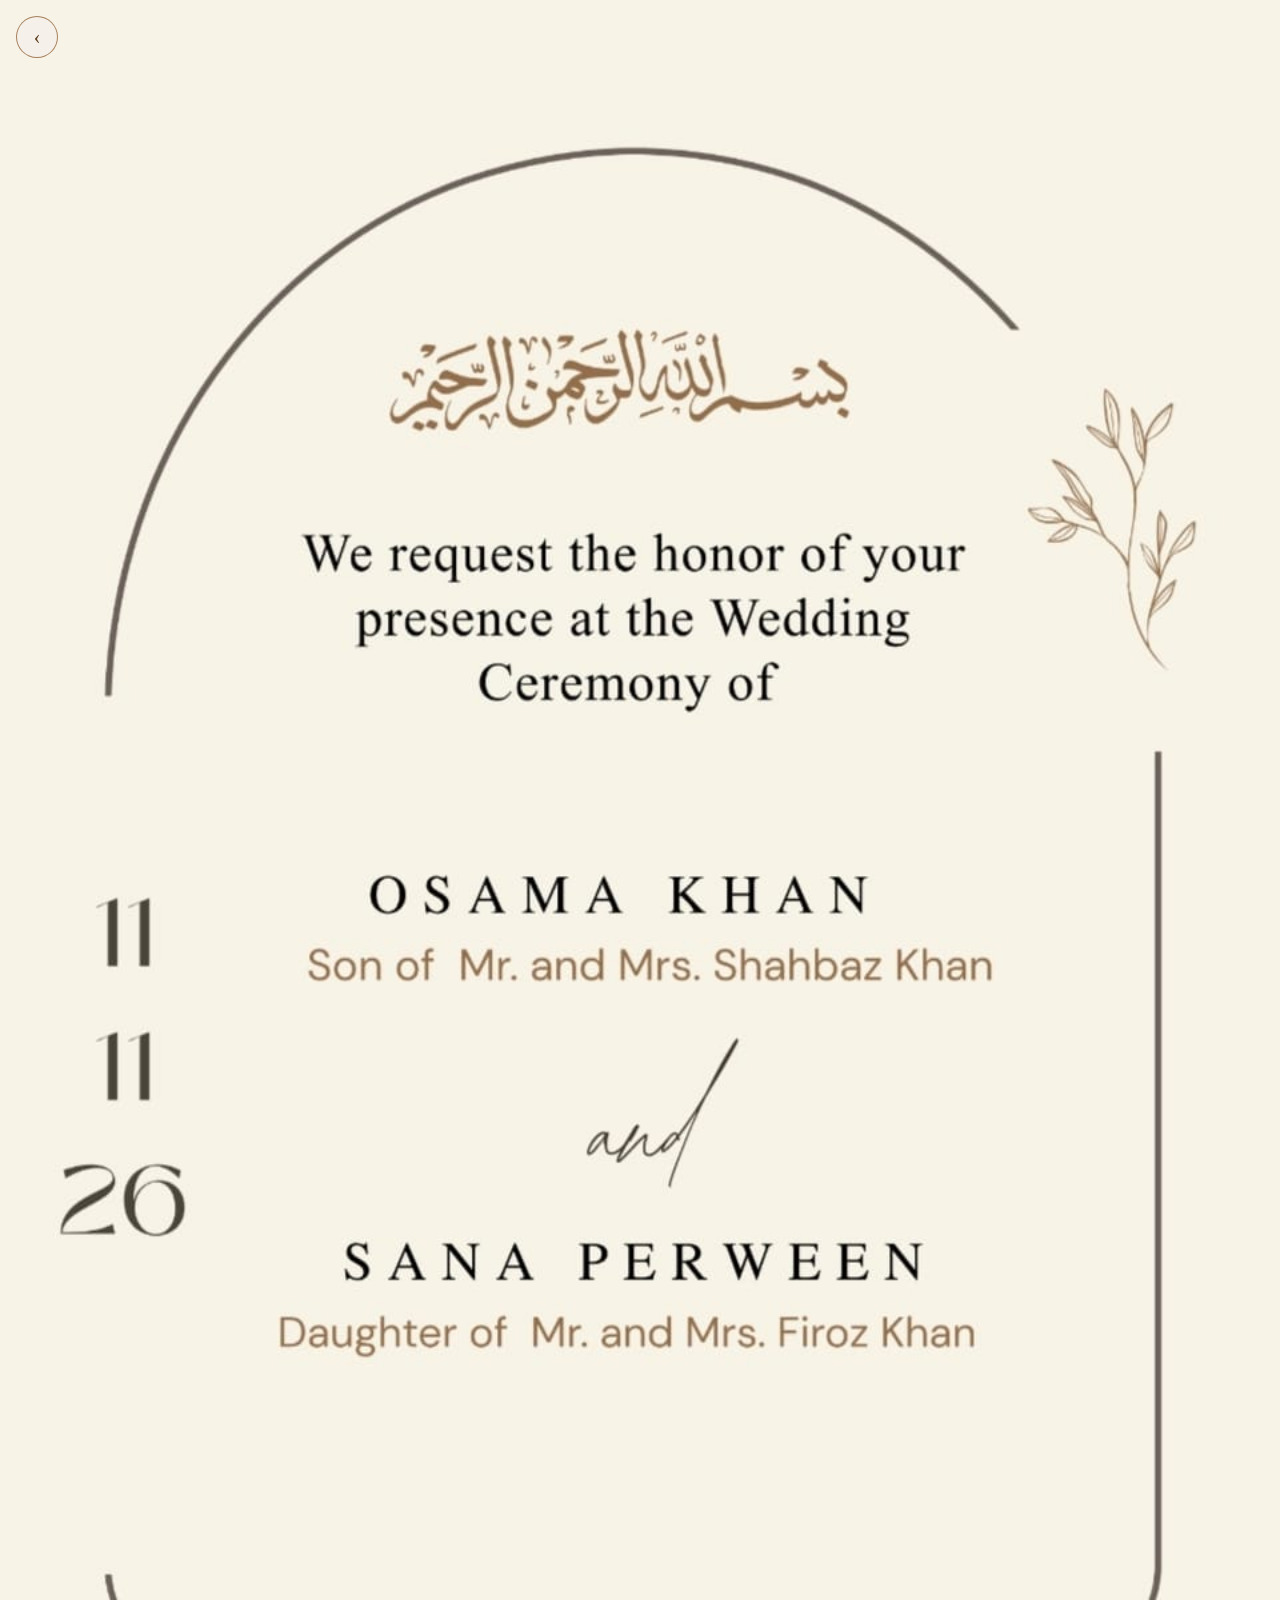
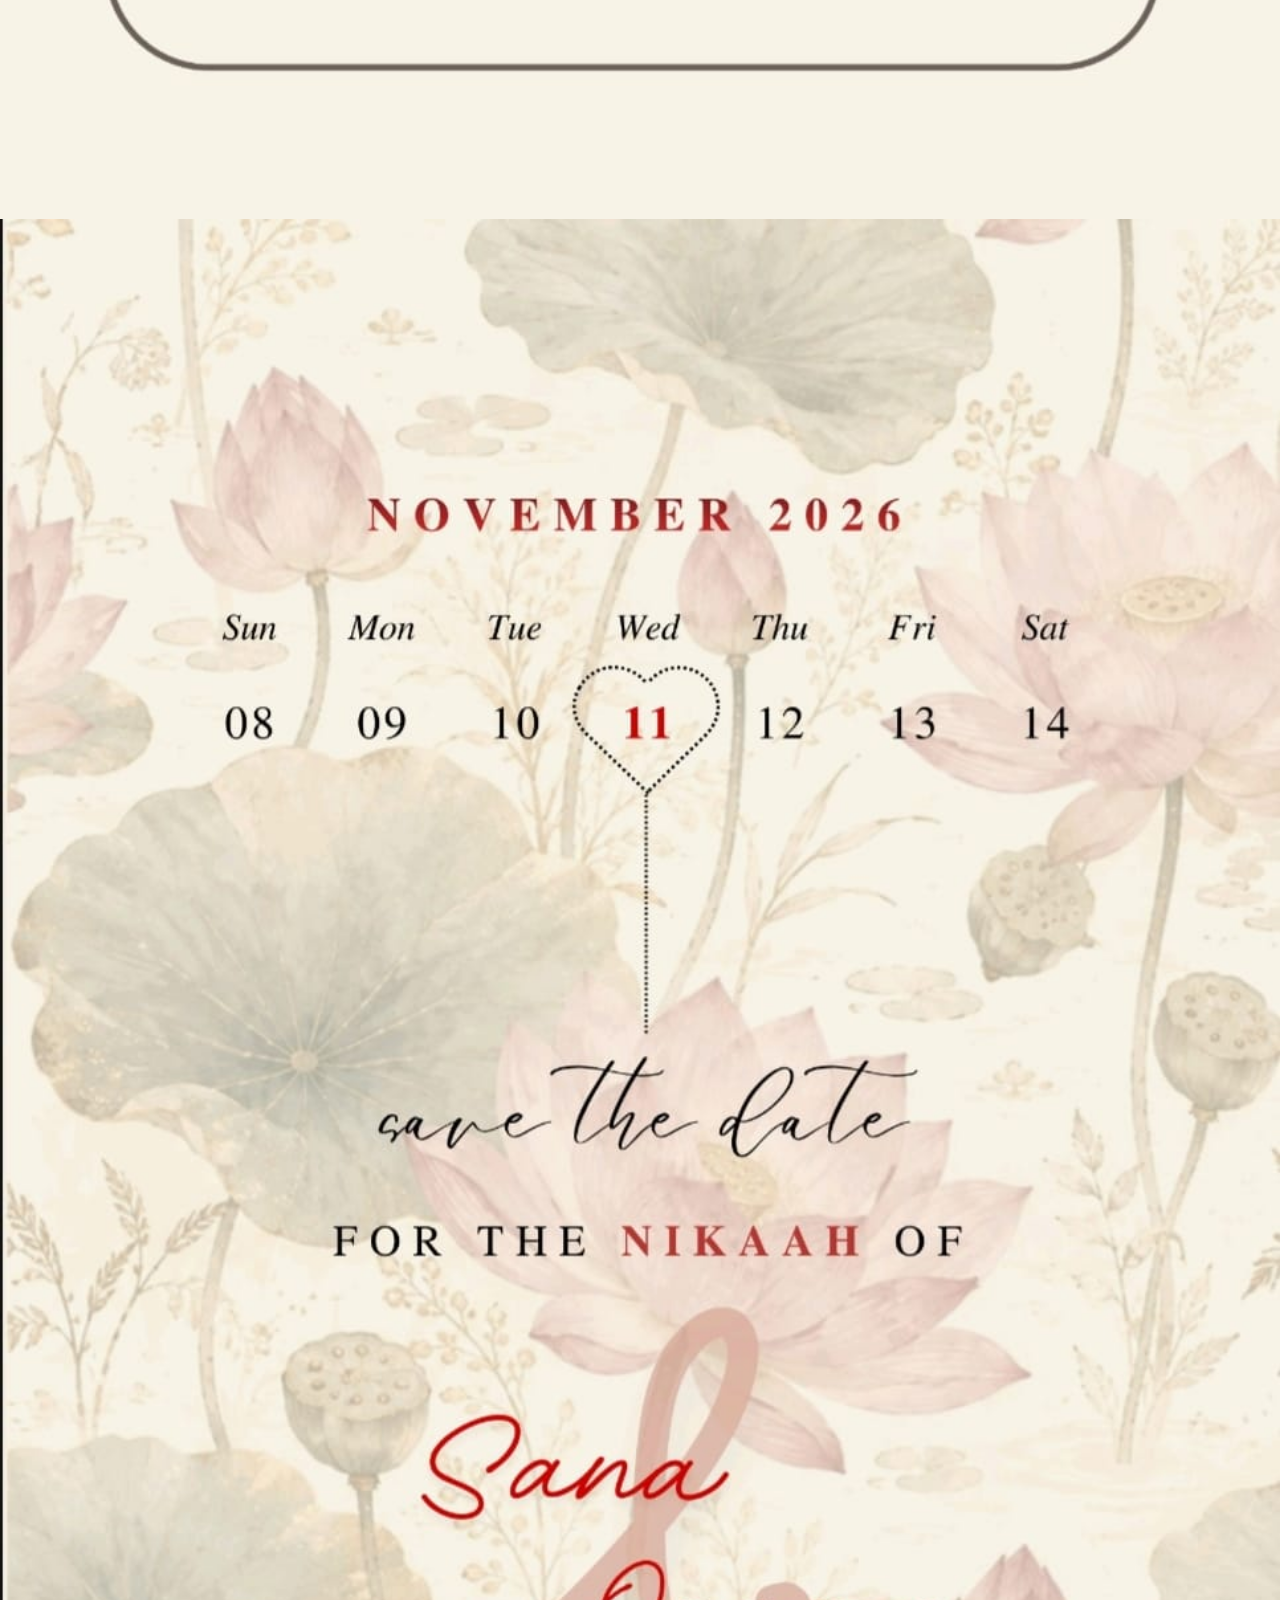
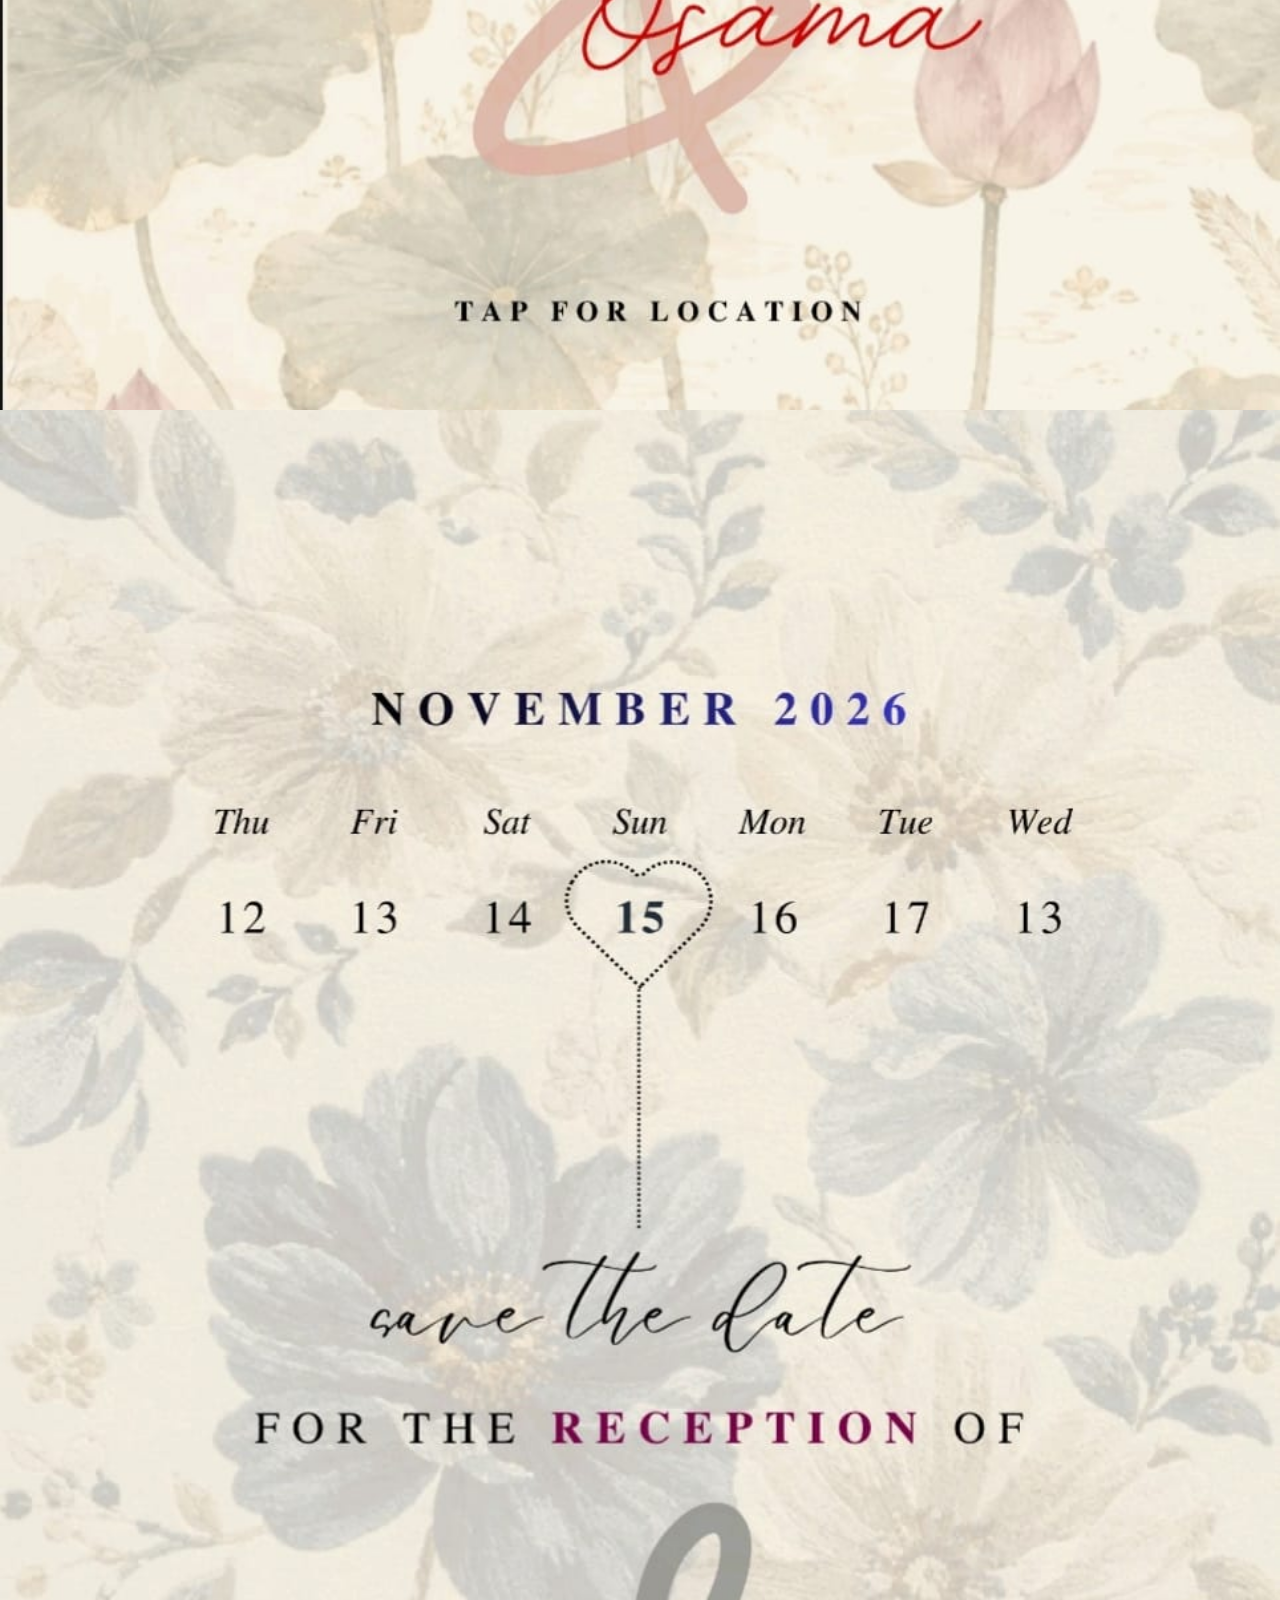
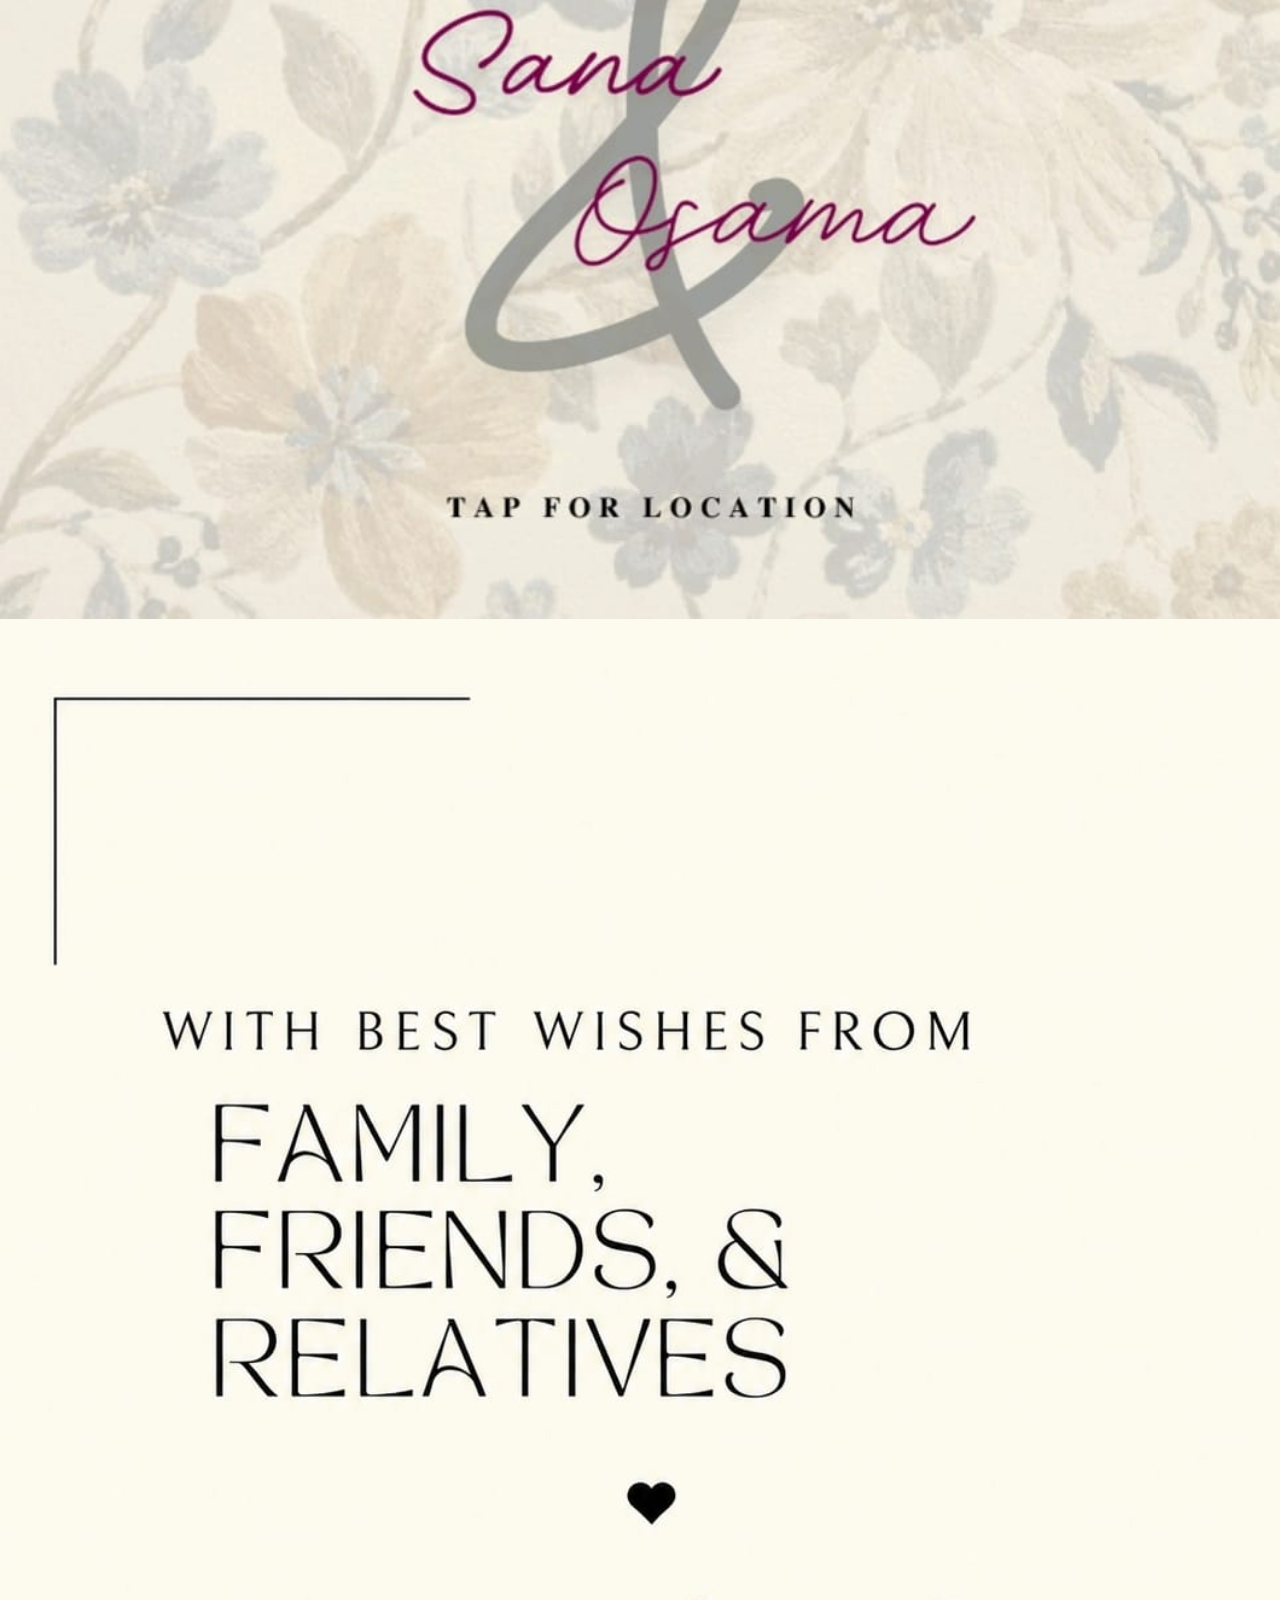
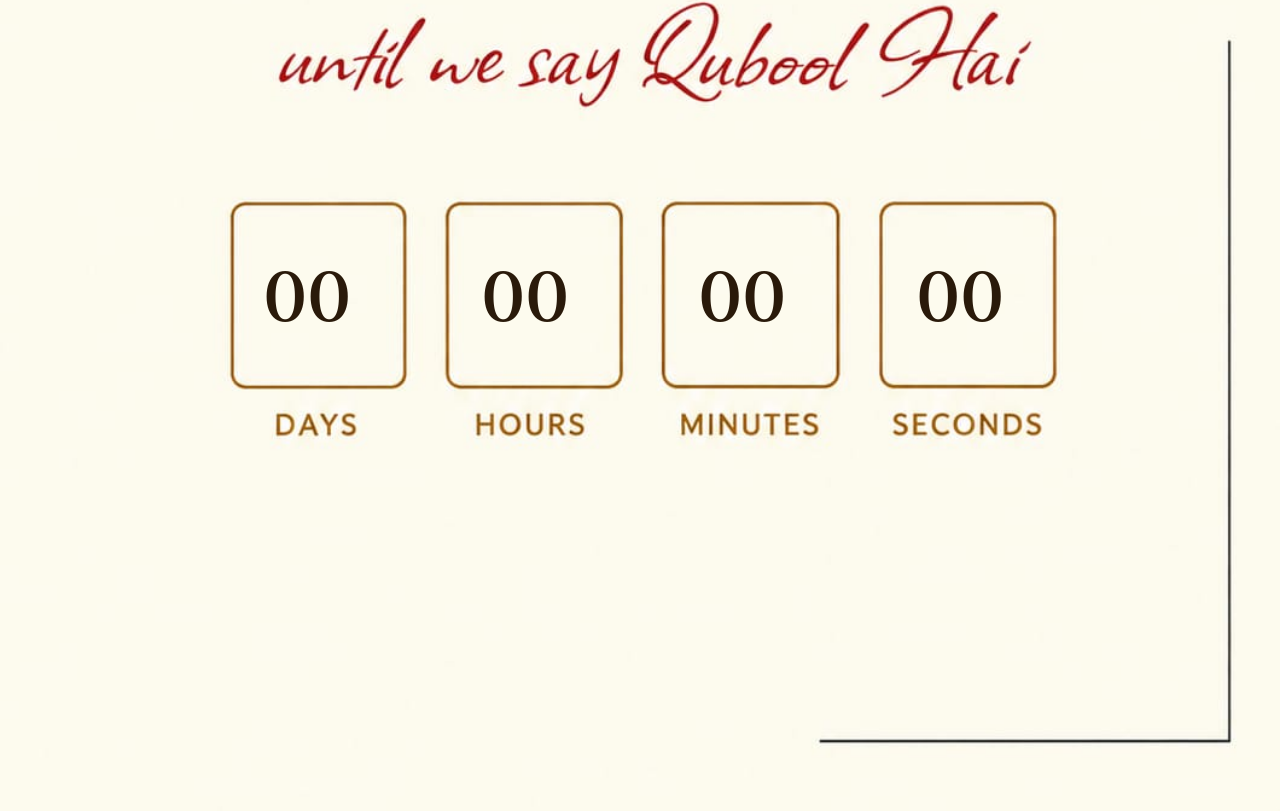
==== commit a9d9bcd1: "updated" ====
--- a/invitation.html
+++ b/invitation.html
@@ -79,7 +79,7 @@
     position: absolute;
     left: 25%;
     width: 50%;
-    bottom: 3%;
+    bottom: 3.1%;
     height: 6%;
     border-radius: 8px;
     background: transparent;
@@ -169,10 +169,10 @@
   .cd-num.flip { opacity: 0.2; }
 
   /* adjust top/left after checking your closing.jpg boxes */
-  #cd-days  { top: 84%; left: 24%; }
-  #cd-hours { top: 84%; left: 41%; }
-  #cd-mins  { top: 84%; left: 56%; }
-  #cd-secs  { top: 84%; left: 73%; }
+  #cd-days  { top: 71.5%; left: 24%; }
+  #cd-hours { top: 71.5%; left: 41%; }
+  #cd-mins  { top: 71.5%; left: 58%; }
+  #cd-secs  { top: 71.5%; left: 75%; }
 
 </style>
 </head>
